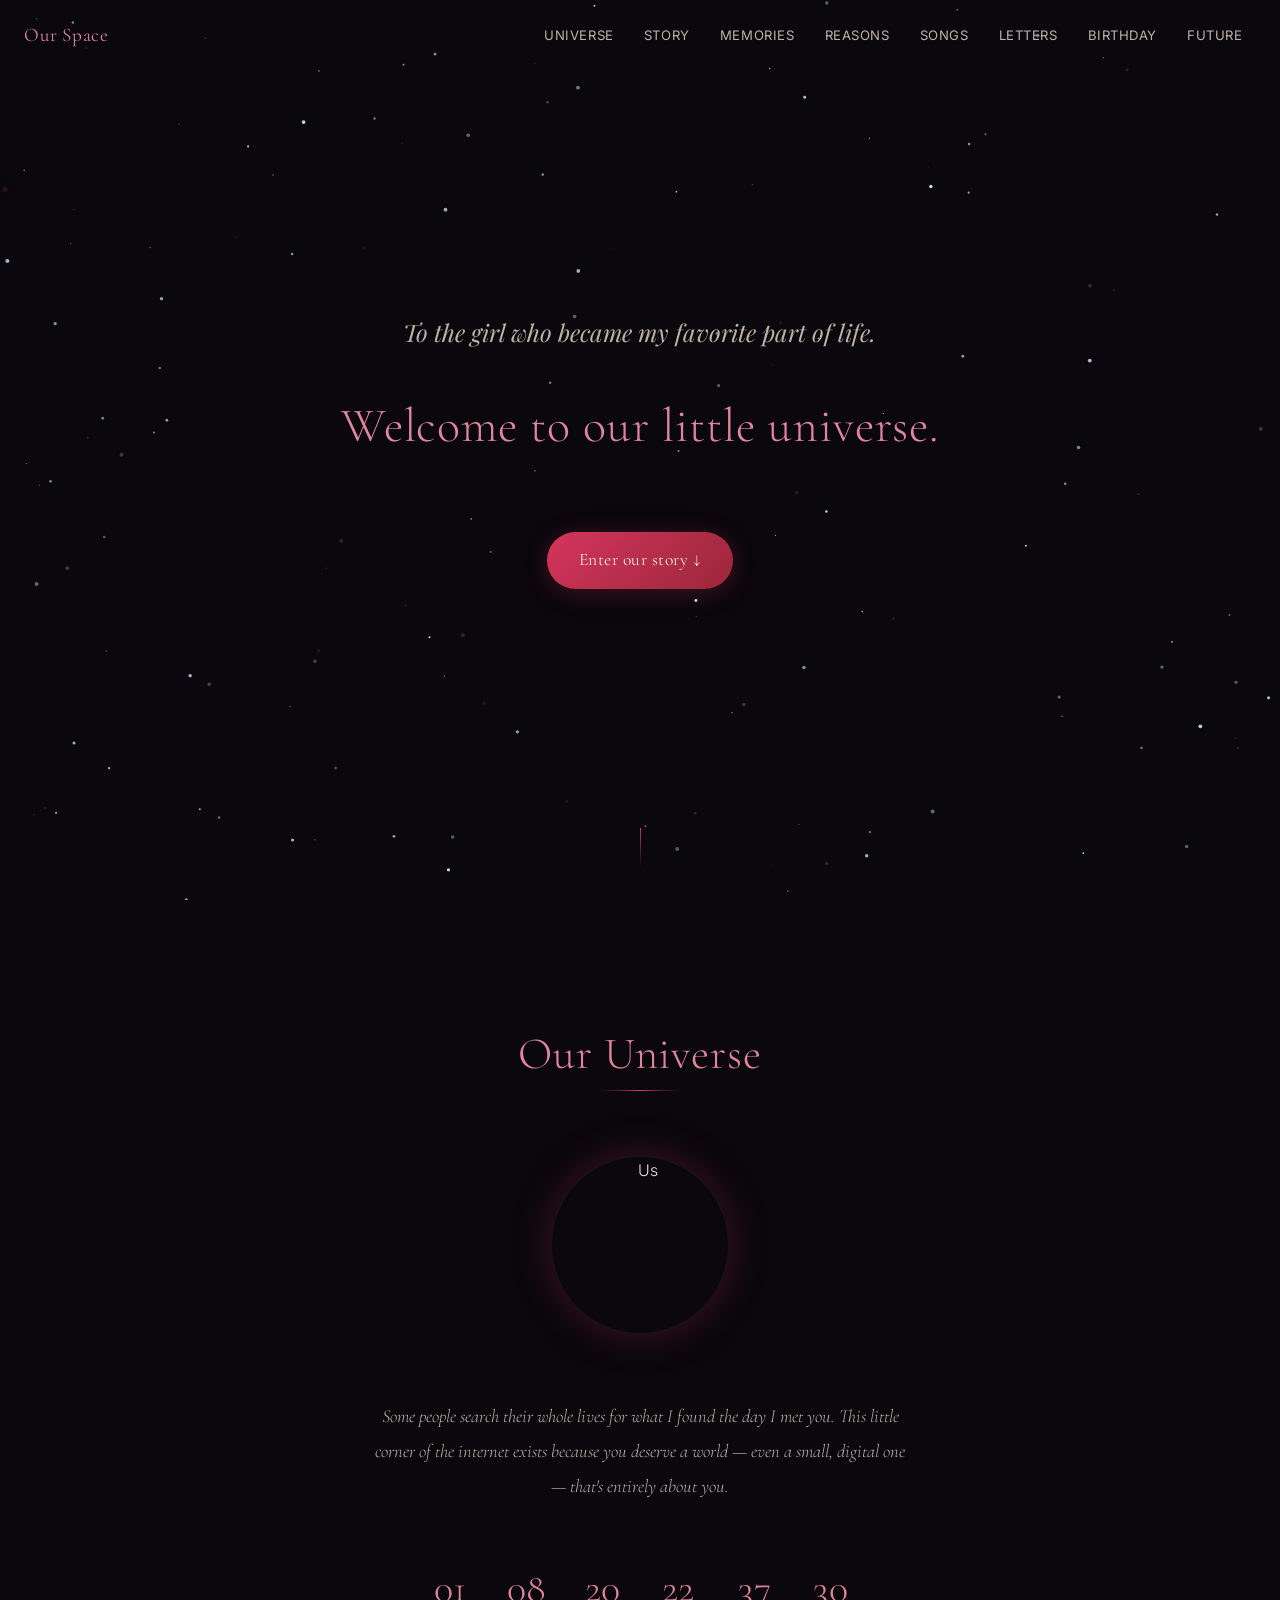
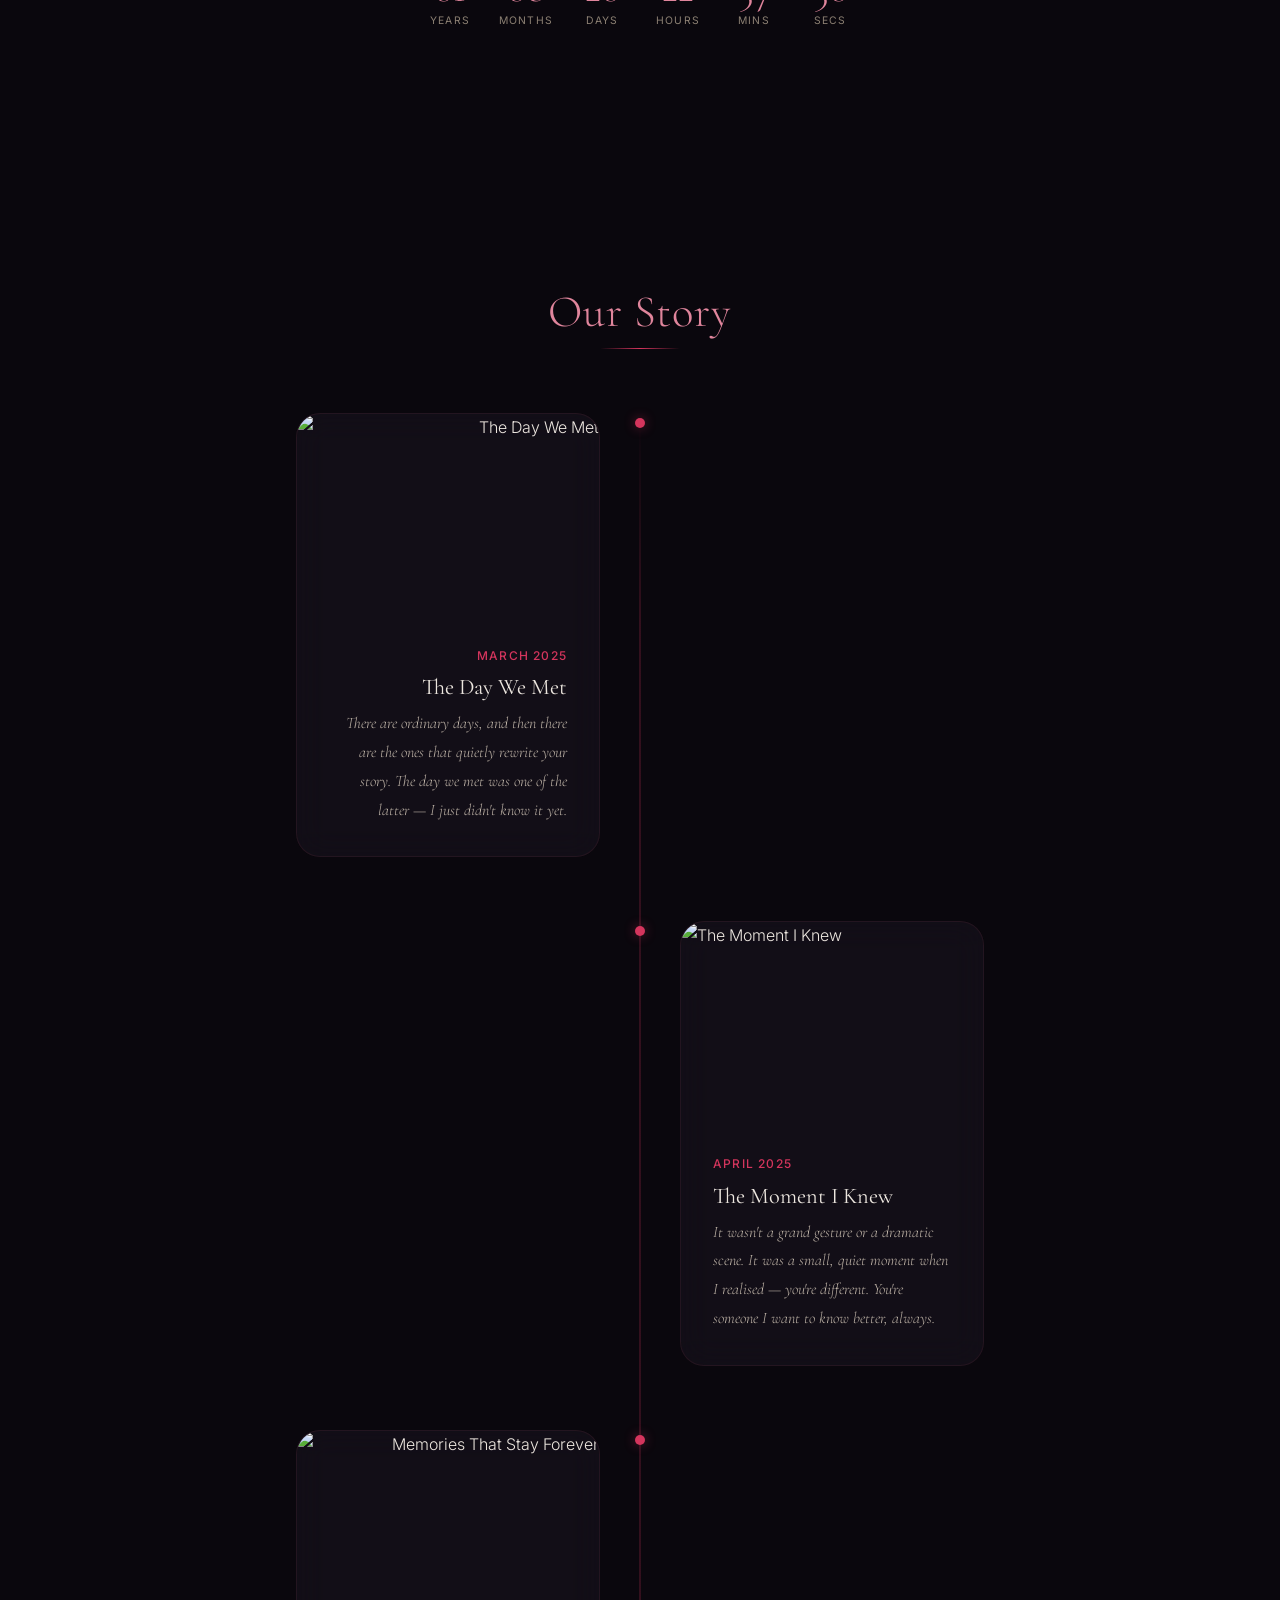
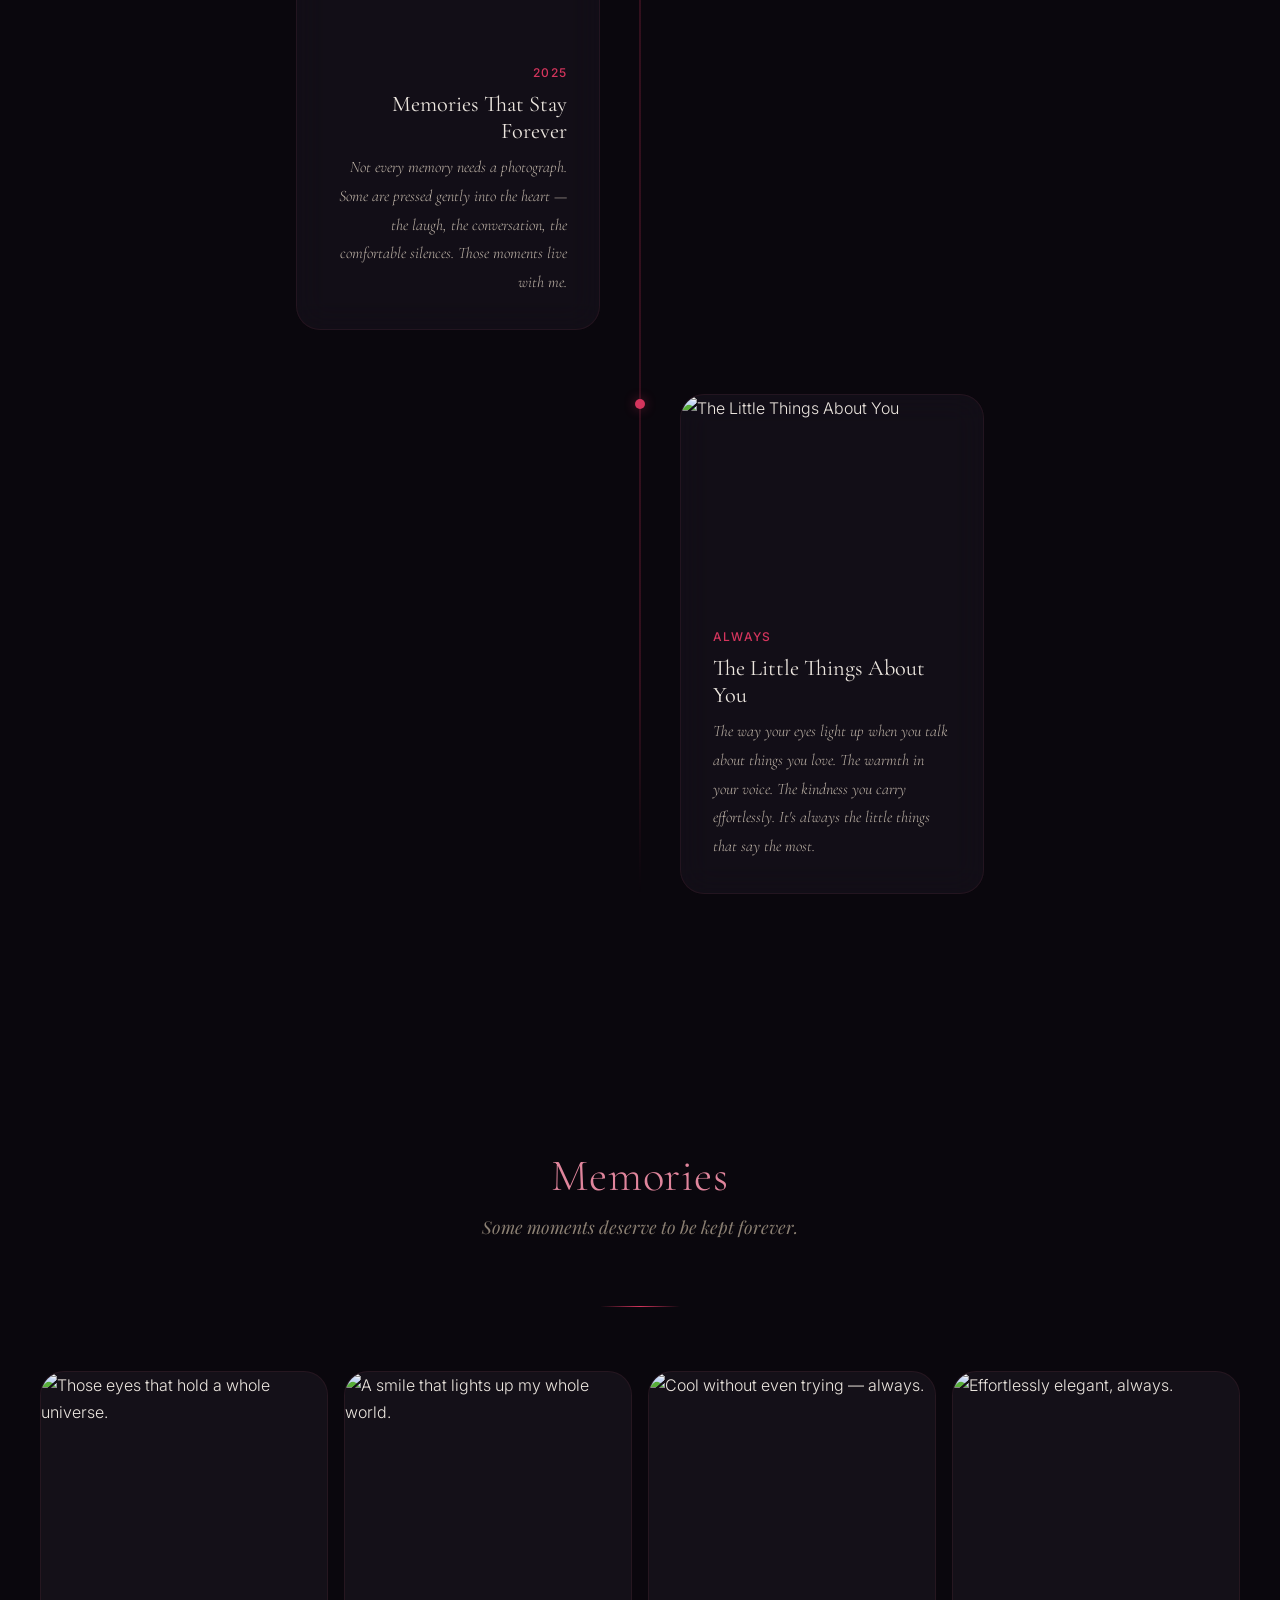
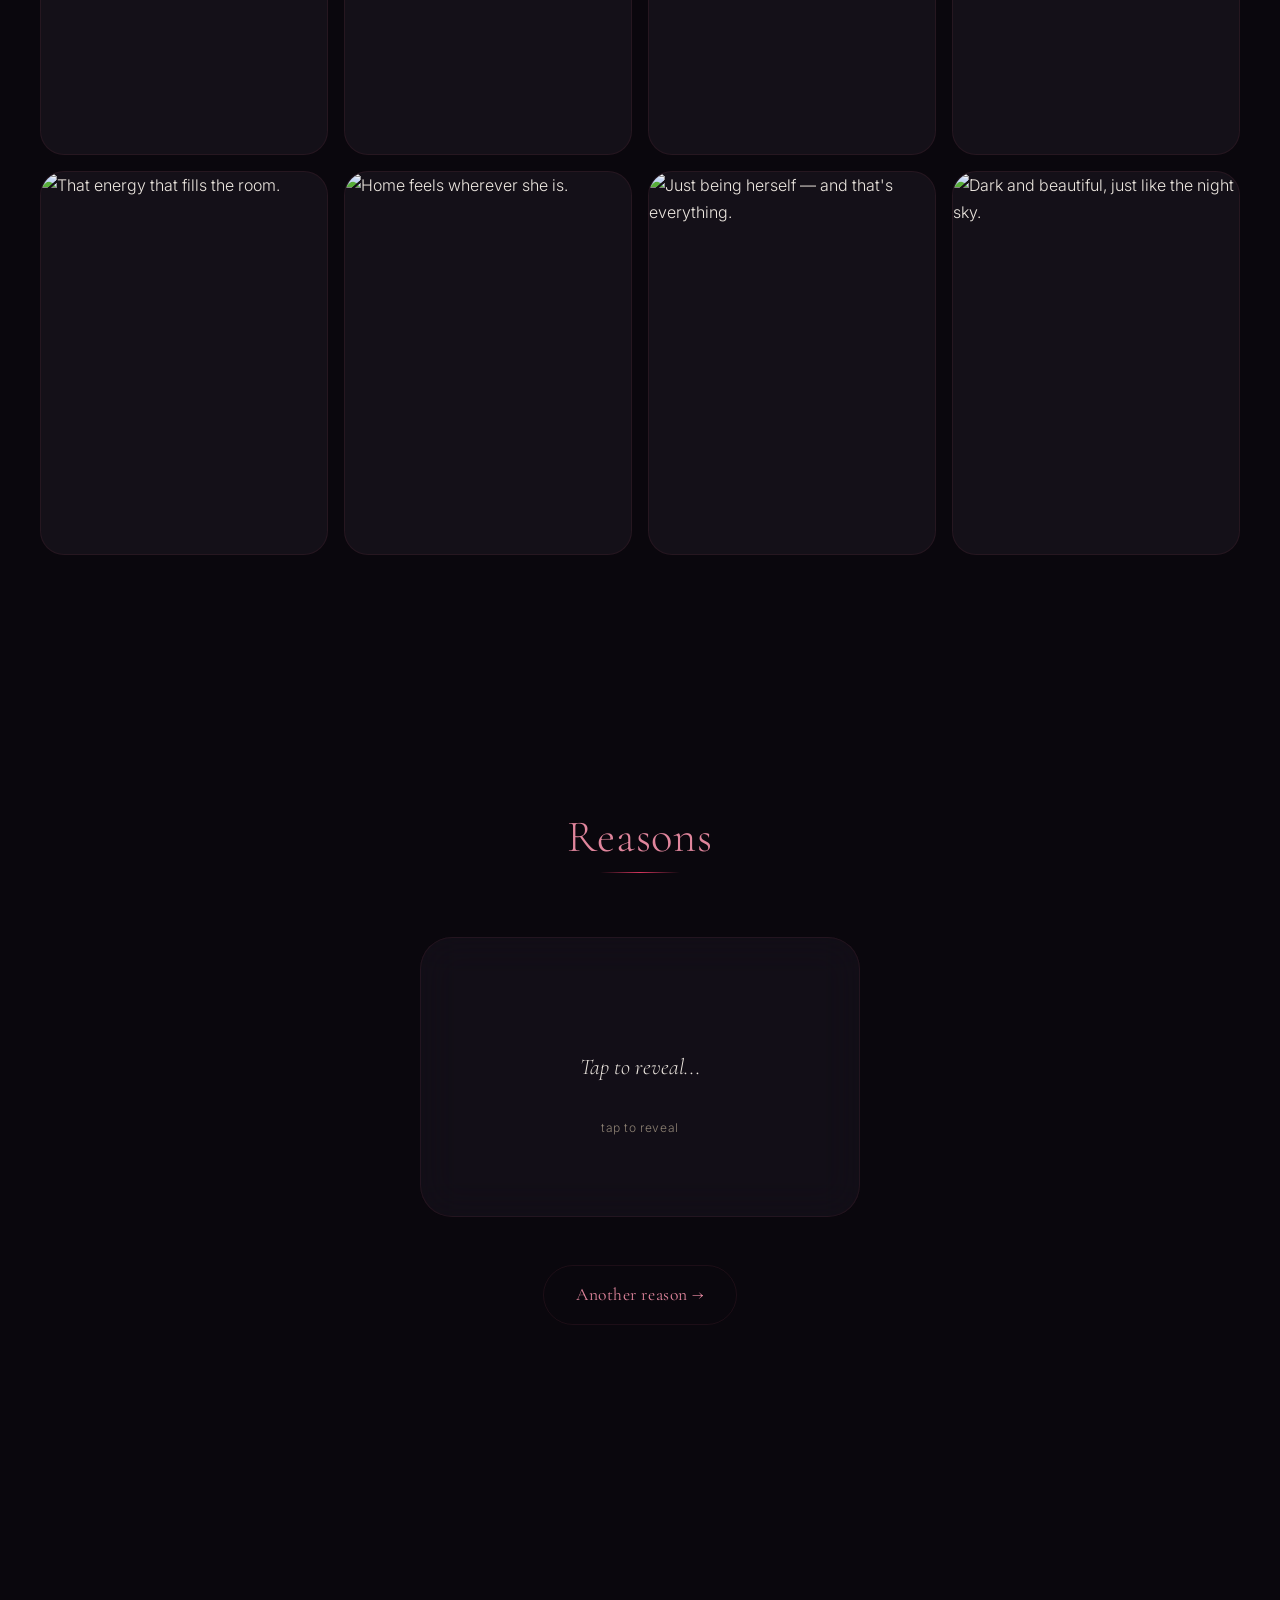
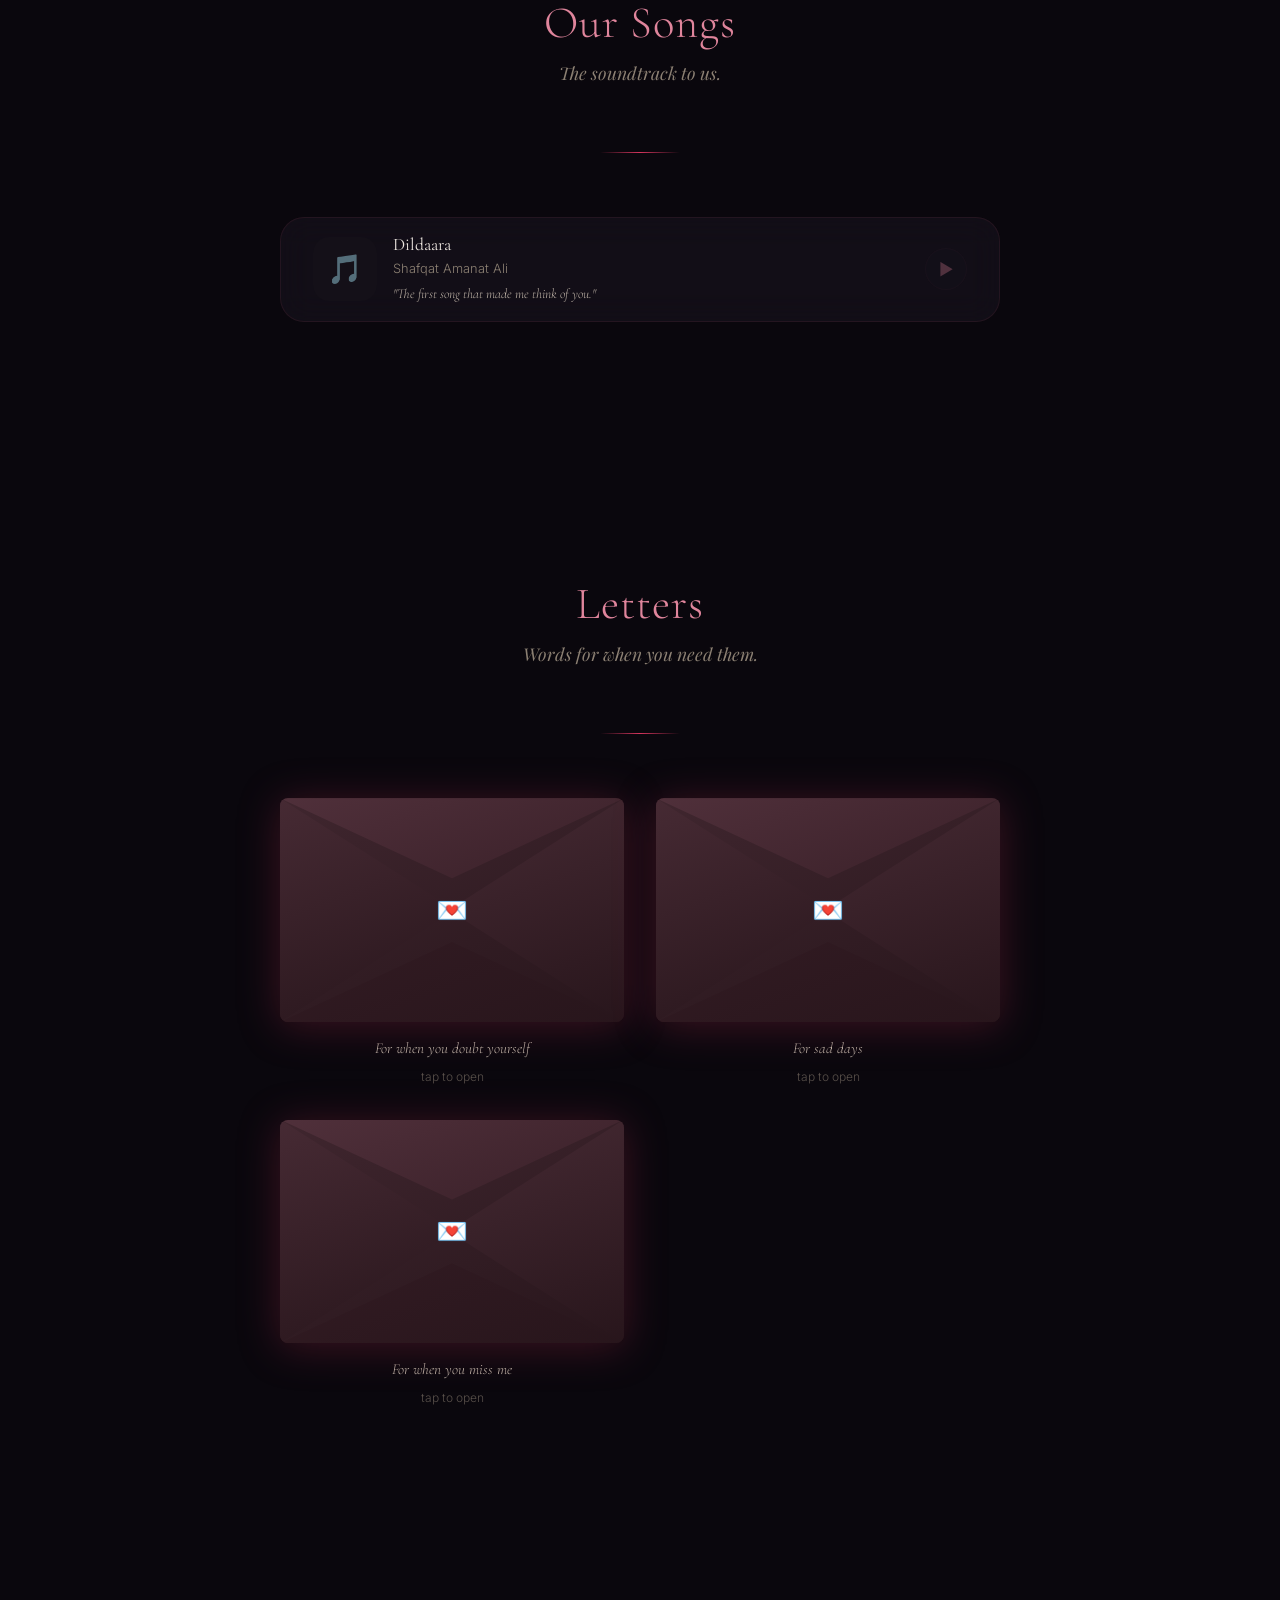
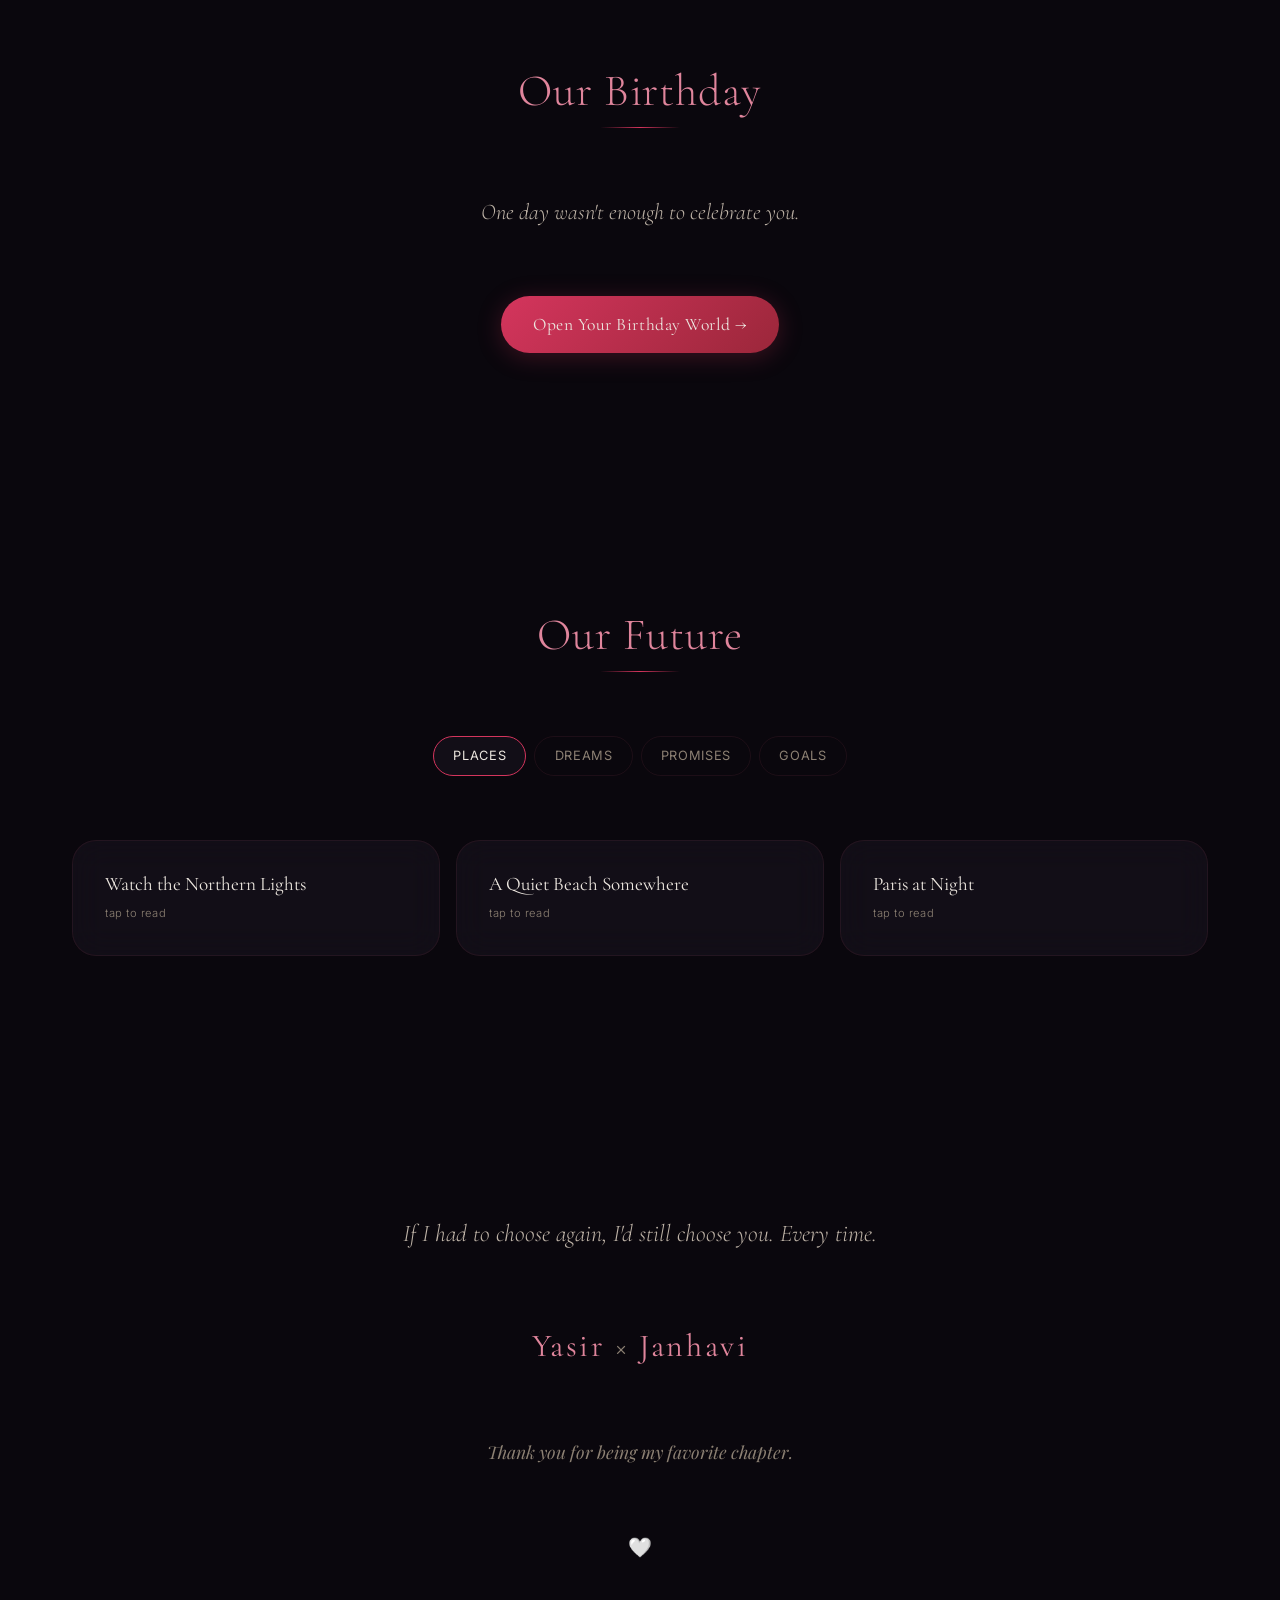
==== index.html @ fcf88b07 "feat: implement core site modules including future, reasons, and gallery components along with asset" ====
<!DOCTYPE html>
<html lang="en">
<head>
  <meta charset="UTF-8">
  <meta name="viewport" content="width=device-width, initial-scale=1.0">
  
  <!-- SEO & Meta -->
  <title>Our Little Universe</title>
  <meta name="description" content="A private corner of the internet, built with love.">
  <meta name="theme-color" content="#0a050d">
  
  <!-- CSS -->
  <link rel="stylesheet" href="src/css/main.css">
  <link rel="stylesheet" href="src/css/components/nav.css">
  <link rel="stylesheet" href="src/css/components/hero.css">
  <link rel="stylesheet" href="src/css/components/timeline.css">
  <link rel="stylesheet" href="src/css/components/gallery.css">
  <link rel="stylesheet" href="src/css/components/reasons.css">
  <link rel="stylesheet" href="src/css/components/songs.css">
  <link rel="stylesheet" href="src/css/components/letters.css">
  <link rel="stylesheet" href="src/css/components/future.css">
  <link rel="stylesheet" href="src/css/components/secrets.css">
</head>
<body>

  <!-- Background Particle Canvas -->
  <canvas id="particles-canvas"></canvas>

  <!-- Navigation -->
  <nav class="nav">
    <div class="nav__logo">Our Space</div>
    <ul class="nav__links">
      <li><a href="#universe" class="nav__link">Universe</a></li>
      <li><a href="#story" class="nav__link">Story</a></li>
      <li><a href="#memories" class="nav__link">Memories</a></li>
      <li><a href="#reasons" class="nav__link">Reasons</a></li>
      <li><a href="#songs" class="nav__link">Songs</a></li>
      <li><a href="#letters" class="nav__link">Letters</a></li>
      <li><a href="#birthday" class="nav__link">Birthday</a></li>
      <li><a href="#future" class="nav__link">Future</a></li>
    </ul>
    <button class="nav__hamburger" aria-label="Menu">
      <span></span><span></span><span></span>
    </button>
  </nav>

  <!-- Mobile Menu Overlay -->
  <div class="nav__mobile-overlay">
    <ul class="nav__mobile-links">
      <li><a href="#universe" class="nav__mobile-link">Our Universe</a></li>
      <li><a href="#story" class="nav__mobile-link">Our Story</a></li>
      <li><a href="#memories" class="nav__mobile-link">Memories</a></li>
      <li><a href="#reasons" class="nav__mobile-link">Reasons</a></li>
      <li><a href="#songs" class="nav__mobile-link">Songs</a></li>
      <li><a href="#letters" class="nav__mobile-link">Letters</a></li>
      <li><a href="#birthday" class="nav__mobile-link">Birthday</a></li>
      <li><a href="#future" class="nav__mobile-link">Our Future</a></li>
    </ul>
  </div>

  <!-- Hero Section -->
  <header class="hero">
    <div class="hero__content">
      <div id="heroLine1" class="hero__line1"></div>
      <div id="heroLine2" class="hero__line2"></div>
      <a href="#universe" id="heroCta" class="btn btn--primary hero__cta"></a>
    </div>
    <div class="hero__scroll-hint">
      <div class="hero__scroll-line"></div>
    </div>
  </header>

  <!-- Our Universe (Home / Counter) -->
  <section id="universe" class="section universe">
    <h2 class="section__title reveal reveal--scale">Our Universe</h2>
    <div class="section__divider reveal"></div>
    
    <div class="universe__photo-wrap reveal">
      <img id="universePhoto" src="" alt="Us" class="universe__photo" loading="lazy">
    </div>
    
    <p id="universeMessage" class="universe__message reveal"></p>
    
    <div class="counter reveal">
      <div class="counter__unit"><span id="countYears" class="counter__value">00</span><span class="counter__label">Years</span></div>
      <div class="counter__unit"><span id="countMonths" class="counter__value">00</span><span class="counter__label">Months</span></div>
      <div class="counter__unit"><span id="countDays" class="counter__value">00</span><span class="counter__label">Days</span></div>
      <div class="counter__unit"><span id="countHours" class="counter__value">00</span><span class="counter__label">Hours</span></div>
      <div class="counter__unit"><span id="countMins" class="counter__value">00</span><span class="counter__label">Mins</span></div>
      <div class="counter__unit"><span id="countSecs" class="counter__value">00</span><span class="counter__label">Secs</span></div>
    </div>
  </section>

  <!-- Our Story (Timeline) -->
  <section id="story" class="section">
    <h2 class="section__title reveal reveal--scale">Our Story</h2>
    <div class="section__divider reveal"></div>
    <div id="timelineContainer" class="timeline">
      <!-- Populated by JS -->
    </div>
  </section>

  <!-- Memories (Gallery) -->
  <section id="memories" class="section section--full">
    <h2 class="section__title reveal reveal--scale">Memories</h2>
    <div class="section__subtitle reveal">Some moments deserve to be kept forever.</div>
    <div class="section__divider reveal"></div>
    
    <div class="gallery">
      <div id="galleryGrid" class="gallery__grid">
        <!-- Populated by JS -->
      </div>
    </div>
  </section>

  <!-- Reasons I Love You -->
  <section id="reasons" class="section">
    <h2 class="section__title reveal reveal--scale">Reasons</h2>
    <div class="section__divider reveal"></div>
    
    <div class="reasons">
      <div id="reasonCard" class="reasons__card-wrapper reveal">
        <div class="reasons__card">
          <div id="reasonNum" class="reasons__number"></div>
          <div id="reasonText" class="reasons__text"></div>
          <div class="reasons__hint">tap to reveal</div>
        </div>
      </div>
      <button id="nextReasonBtn" class="btn btn--ghost reasons__next reveal">Another reason →</button>
      <div id="reasonCounter" class="reasons__counter reveal"></div>
    </div>
  </section>

  <!-- Our Songs -->
  <section id="songs" class="section">
    <h2 class="section__title reveal reveal--scale">Our Songs</h2>
    <div class="section__subtitle reveal">The soundtrack to us.</div>
    <div class="section__divider reveal"></div>
    
    <div id="songsContainer" class="songs">
      <!-- Populated by JS -->
    </div>
  </section>

  <!-- Letters -->
  <section id="letters" class="section">
    <h2 class="section__title reveal reveal--scale">Letters</h2>
    <div class="section__subtitle reveal">Words for when you need them.</div>
    <div class="section__divider reveal"></div>
    
    <div class="letters">
      <div id="lettersGrid" class="letters__grid">
        <!-- Populated by JS -->
      </div>
    </div>
  </section>

  <!-- Our Birthday -->
  <section id="birthday" class="section">
    <h2 class="section__title reveal reveal--scale">Our Birthday</h2>
    <div class="section__divider reveal"></div>
    
    <div class="birthday-intro">
      <p id="birthdayIntro" class="birthday-intro__text reveal"></p>
      <button id="birthdayCta" class="btn btn--primary reveal"></button>
    </div>
  </section>

  <!-- Our Future -->
  <section id="future" class="section">
    <h2 class="section__title reveal reveal--scale">Our Future</h2>
    <div class="section__divider reveal"></div>
    
    <div class="future">
      <div id="futureTabs" class="future__tabs reveal">
        <!-- Populated by JS -->
      </div>
      <div id="futureGrid" class="future__grid">
        <!-- Populated by JS -->
      </div>
    </div>
  </section>

  <!-- Final Closing -->
  <footer class="closing">
    <div id="closingLine1" class="closing__line1 reveal reveal--scale"></div>
    <div id="closingNames" class="closing__names reveal"></div>
    <div id="closingLine2" class="closing__line2 reveal"></div>
    <div id="footerHeart" class="closing__heart reveal">🤍</div>
  </footer>

  <!-- Lightbox Modal (Gallery) -->
  <div id="lightbox" class="lightbox">
    <button id="lightboxClose" class="lightbox__close" aria-label="Close lightbox">×</button>
    <div class="lightbox__container">
      <img id="lightboxImg" src="" alt="" class="lightbox__img">
      <div id="lightboxCaption" class="lightbox__caption"></div>
      <button id="lightboxPrev" class="lightbox__nav lightbox__nav--prev" aria-label="Previous image">‹</button>
      <button id="lightboxNext" class="lightbox__nav lightbox__nav--next" aria-label="Next image">›</button>
      <div id="lightboxCounter" class="lightbox__counter"></div>
    </div>
  </div>

  <!-- Letter Modal -->
  <div id="letterModal" class="letter-modal">
    <div class="letter-modal__content">
      <button id="letterClose" class="letter-modal__close" aria-label="Close letter">×</button>
      <div id="letterContent">
        <!-- Populated by JS -->
      </div>
    </div>
  </div>

  <!-- Secret Overlay (Konami / Clicks) -->
  <div id="secretOverlay" class="secret-overlay">
    <div id="secretText" class="secret-overlay__text"></div>
  </div>

  <!-- Secret Star Tooltip -->
  <div id="secretStarTooltip" class="secret-star-tooltip"></div>

  <!-- Main Entry Script (Module) -->
  <script type="module" src="src/js/main.js"></script>
</body>
</html>
---- src/css/main.css ----
/* ═══════════════════════════════════════════════════════════════
   OUR SPACE — DESIGN SYSTEM
   Core tokens, reset, utilities, and shared styles.
   ═══════════════════════════════════════════════════════════════ */

/* ── Google Fonts ────────────────────────────────────────────── */
@import url('https://fonts.googleapis.com/css2?family=Cormorant+Garamond:ital,wght@0,300;0,400;0,500;0,600;1,300;1,400;1,500&family=Inter:wght@300;400;500&family=Playfair+Display:ital,wght@1,400;1,500&display=swap');

/* ── Design Tokens ───────────────────────────────────────────── */
:root {
  /* Backgrounds */
  --bg-deep:        hsl(270, 30%, 4%);
  --bg-surface:     hsl(270, 20%, 8%);
  --bg-glass:       hsla(270, 20%, 14%, 0.35);
  --bg-glass-hover: hsla(270, 20%, 18%, 0.45);
  --bg-glass-border: hsla(345, 40%, 40%, 0.15);
  --bg-glass-border-hover: hsla(345, 40%, 50%, 0.25);

  /* Accents */
  --accent-rose:    hsl(345, 65%, 52%);
  --accent-crimson: hsl(350, 60%, 38%);
  --accent-warm:    hsl(15, 55%, 62%);
  --accent-gold:    hsl(38, 60%, 55%);
  --accent-violet:  hsl(280, 40%, 50%);

  /* Text */
  --text-primary:   hsl(30, 25%, 90%);
  --text-secondary: hsl(30, 15%, 70%);
  --text-muted:     hsl(30, 10%, 50%);
  --text-accent:    hsl(345, 60%, 70%);

  /* Glows */
  --glow-rose:      hsla(345, 65%, 52%, 0.25);
  --glow-rose-strong: hsla(345, 65%, 52%, 0.45);
  --glow-violet:    hsla(280, 40%, 50%, 0.2);
  --glow-warm:      hsla(15, 55%, 62%, 0.2);

  /* Typography */
  --font-serif:     'Cormorant Garamond', 'Georgia', serif;
  --font-sans:      'Inter', -apple-system, 'Segoe UI', sans-serif;
  --font-accent:    'Playfair Display', 'Georgia', serif;

  /* Spacing scale */
  --sp-xs: 0.25rem;
  --sp-sm: 0.5rem;
  --sp-md: 1rem;
  --sp-lg: 2rem;
  --sp-xl: 4rem;
  --sp-2xl: 6rem;
  --sp-3xl: 8rem;

  /* Transitions */
  --ease-out: cubic-bezier(0.16, 1, 0.3, 1);
  --ease-in-out: cubic-bezier(0.65, 0, 0.35, 1);
  --duration-fast: 0.2s;
  --duration-normal: 0.4s;
  --duration-slow: 0.8s;
  --duration-reveal: 1s;

  /* Borders */
  --radius-sm: 8px;
  --radius-md: 16px;
  --radius-lg: 24px;
  --radius-xl: 32px;
  --radius-full: 9999px;

  /* Layout */
  --max-width: 1200px;
  --max-width-narrow: 720px;
  --max-width-text: 600px;

  /* Z-index scale */
  --z-bg: 0;
  --z-content: 1;
  --z-overlay: 10;
  --z-nav: 50;
  --z-modal: 100;
  --z-toast: 200;
}

/* ── Reset ───────────────────────────────────────────────────── */
*, *::before, *::after {
  box-sizing: border-box;
  margin: 0;
  padding: 0;
}

html {
  scroll-behavior: smooth;
  -webkit-text-size-adjust: 100%;
  text-size-adjust: 100%;
}

body {
  font-family: var(--font-sans);
  font-weight: 300;
  background: var(--bg-deep);
  color: var(--text-primary);
  overflow-x: hidden;
  line-height: 1.7;
  -webkit-font-smoothing: antialiased;
  -moz-osx-font-smoothing: grayscale;
}

img, video {
  max-width: 100%;
  height: auto;
  display: block;
}

button {
  font: inherit;
  cursor: pointer;
  border: none;
  background: none;
  color: inherit;
}

a {
  color: inherit;
  text-decoration: none;
}

/* ── Accessibility ───────────────────────────────────────────── */
:focus-visible {
  outline: 2px solid var(--accent-rose);
  outline-offset: 3px;
  border-radius: var(--radius-sm);
}

/* Screen reader only */
.sr-only {
  position: absolute;
  width: 1px;
  height: 1px;
  padding: 0;
  margin: -1px;
  overflow: hidden;
  clip: rect(0, 0, 0, 0);
  white-space: nowrap;
  border: 0;
}

/* ── Reduced Motion ──────────────────────────────────────────── */
@media (prefers-reduced-motion: reduce) {
  *, *::before, *::after {
    animation-duration: 0.01ms !important;
    animation-iteration-count: 1 !important;
    transition-duration: 0.01ms !important;
    scroll-behavior: auto !important;
  }
}

/* ── Typography ──────────────────────────────────────────────── */
h1, h2, h3, h4 {
  font-family: var(--font-serif);
  font-weight: 400;
  line-height: 1.2;
  color: var(--text-primary);
}

h1 { font-size: clamp(2rem, 5vw, 3.5rem); }
h2 { font-size: clamp(1.6rem, 4vw, 2.5rem); }
h3 { font-size: clamp(1.2rem, 3vw, 1.6rem); }

/* ── Particle Canvas (background layer) ──────────────────────── */
#particles-canvas {
  position: fixed;
  top: 0;
  left: 0;
  width: 100%;
  height: 100%;
  z-index: var(--z-bg);
  pointer-events: none;
}

/* ── Section Base ────────────────────────────────────────────── */
.section {
  position: relative;
  z-index: var(--z-content);
  width: 100%;
  max-width: var(--max-width);
  margin: 0 auto;
  padding: var(--sp-3xl) var(--sp-lg);
}

.section--narrow {
  max-width: var(--max-width-narrow);
}

.section--full {
  max-width: 100%;
}

.section__title {
  font-family: var(--font-serif);
  font-size: clamp(1.8rem, 5vw, 2.8rem);
  font-weight: 300;
  color: var(--text-accent);
  text-align: center;
  margin-bottom: var(--sp-sm);
  letter-spacing: 0.02em;
}

.section__subtitle {
  font-family: var(--font-accent);
  font-style: italic;
  font-size: clamp(0.9rem, 2.5vw, 1.1rem);
  color: var(--text-muted);
  text-align: center;
  margin-bottom: var(--sp-xl);
}

.section__divider {
  width: 80px;
  height: 1px;
  background: linear-gradient(90deg, transparent, var(--accent-rose), transparent);
  margin: 0 auto var(--sp-xl);
  opacity: 0.6;
}

/* ── Glass Card ──────────────────────────────────────────────── */
.glass-card {
  background: var(--bg-glass);
  backdrop-filter: blur(20px);
  -webkit-backdrop-filter: blur(20px);
  border: 1px solid var(--bg-glass-border);
  border-radius: var(--radius-lg);
  padding: var(--sp-lg);
  transition: border-color var(--duration-normal) var(--ease-out),
              box-shadow var(--duration-normal) var(--ease-out),
              transform var(--duration-normal) var(--ease-out);
}

.glass-card:hover {
  border-color: var(--bg-glass-border-hover);
  box-shadow: 0 8px 40px var(--glow-rose);
}

/* ── Scroll Reveal ───────────────────────────────────────────── */
.reveal {
  opacity: 0;
  transform: translateY(30px);
  transition: opacity var(--duration-reveal) var(--ease-out),
              transform var(--duration-reveal) var(--ease-out);
}

.reveal--left {
  transform: translateX(-30px);
}

.reveal--right {
  transform: translateX(30px);
}

.reveal--scale {
  transform: scale(0.95);
}

.reveal.is-visible {
  opacity: 1;
  transform: translateY(0) translateX(0) scale(1);
}

/* ── Buttons ─────────────────────────────────────────────────── */
.btn {
  display: inline-flex;
  align-items: center;
  gap: var(--sp-sm);
  padding: 0.85rem 2rem;
  border-radius: var(--radius-full);
  font-family: var(--font-serif);
  font-size: 1.1rem;
  font-weight: 400;
  letter-spacing: 0.03em;
  transition: transform var(--duration-fast) var(--ease-out),
              box-shadow var(--duration-normal) var(--ease-out);
}

.btn--primary {
  background: linear-gradient(135deg, var(--accent-rose) 0%, var(--accent-crimson) 100%);
  color: var(--text-primary);
  box-shadow: 0 4px 24px var(--glow-rose);
}

.btn--primary:hover {
  transform: scale(1.04);
  box-shadow: 0 6px 36px var(--glow-rose-strong);
}

.btn--ghost {
  background: transparent;
  border: 1px solid var(--bg-glass-border);
  color: var(--text-accent);
}

.btn--ghost:hover {
  background: var(--bg-glass);
  border-color: var(--bg-glass-border-hover);
}

/* ── Scrollbar ───────────────────────────────────────────────── */
::-webkit-scrollbar {
  width: 6px;
}

::-webkit-scrollbar-track {
  background: var(--bg-deep);
}

::-webkit-scrollbar-thumb {
  background: var(--accent-crimson);
  border-radius: var(--radius-full);
}

::-webkit-scrollbar-thumb:hover {
  background: var(--accent-rose);
}

/* ── Selection ───────────────────────────────────────────────── */
::selection {
  background: hsla(345, 65%, 52%, 0.3);
  color: var(--text-primary);
}
---- src/css/components/nav.css ----
/* ═══════════════════════════════════════════════════════════════
   NAVIGATION
   ═══════════════════════════════════════════════════════════════ */

.nav {
  position: fixed;
  top: 0;
  left: 0;
  right: 0;
  z-index: var(--z-nav);
  padding: 1rem 1.5rem;
  display: flex;
  align-items: center;
  justify-content: space-between;
  transition: background var(--duration-normal) var(--ease-out),
              backdrop-filter var(--duration-normal) var(--ease-out),
              box-shadow var(--duration-normal) var(--ease-out);
}

.nav.is-scrolled {
  background: hsla(270, 30%, 6%, 0.85);
  backdrop-filter: blur(20px);
  -webkit-backdrop-filter: blur(20px);
  box-shadow: 0 1px 0 var(--bg-glass-border);
}

.nav__logo {
  font-family: var(--font-serif);
  font-size: 1.2rem;
  font-weight: 400;
  color: var(--text-accent);
  letter-spacing: 0.04em;
  white-space: nowrap;
}

.nav__links {
  display: flex;
  align-items: center;
  gap: 0.2rem;
  list-style: none;
}

.nav__link {
  display: block;
  padding: 0.5rem 0.85rem;
  font-family: var(--font-sans);
  font-size: 0.82rem;
  font-weight: 400;
  color: var(--text-secondary);
  letter-spacing: 0.04em;
  text-transform: uppercase;
  border-radius: var(--radius-sm);
  transition: color var(--duration-fast), background var(--duration-fast);
  white-space: nowrap;
}

.nav__link:hover,
.nav__link.is-active {
  color: var(--text-accent);
  background: hsla(345, 40%, 40%, 0.1);
}

/* ── Hamburger ───────────────────────────────────────────────── */
.nav__hamburger {
  display: none;
  flex-direction: column;
  gap: 5px;
  width: 28px;
  padding: 4px 0;
  background: none;
  border: none;
  cursor: pointer;
  z-index: calc(var(--z-nav) + 2);
}

.nav__hamburger span {
  display: block;
  width: 100%;
  height: 2px;
  background: var(--text-accent);
  border-radius: 2px;
  transition: transform var(--duration-normal) var(--ease-out),
              opacity var(--duration-fast);
  transform-origin: center;
}

.nav__hamburger.is-open span:nth-child(1) {
  transform: translateY(7px) rotate(45deg);
}

.nav__hamburger.is-open span:nth-child(2) {
  opacity: 0;
}

.nav__hamburger.is-open span:nth-child(3) {
  transform: translateY(-7px) rotate(-45deg);
}

/* ── Mobile Menu ─────────────────────────────────────────────── */
.nav__mobile-overlay {
  display: none;
}

@media (max-width: 768px) {
  .nav__links {
    display: none;
  }

  .nav__hamburger {
    display: flex;
  }

  .nav__mobile-overlay {
    display: block;
    position: fixed;
    inset: 0;
    z-index: calc(var(--z-nav) + 1);
    background: hsla(270, 30%, 4%, 0.95);
    backdrop-filter: blur(30px);
    -webkit-backdrop-filter: blur(30px);
    opacity: 0;
    visibility: hidden;
    transition: opacity var(--duration-slow) var(--ease-out),
                visibility var(--duration-slow);
  }

  .nav__mobile-overlay.is-open {
    opacity: 1;
    visibility: visible;
  }

  .nav__mobile-links {
    list-style: none;
    display: flex;
    flex-direction: column;
    align-items: center;
    justify-content: center;
    height: 100%;
    gap: 0.5rem;
  }

  .nav__mobile-link {
    display: block;
    padding: 0.8rem 2rem;
    font-family: var(--font-serif);
    font-size: 1.4rem;
    color: var(--text-secondary);
    letter-spacing: 0.05em;
    transform: translateY(20px);
    opacity: 0;
    transition: transform var(--duration-slow) var(--ease-out),
                opacity var(--duration-slow) var(--ease-out),
                color var(--duration-fast);
  }

  .nav__mobile-overlay.is-open .nav__mobile-link {
    transform: translateY(0);
    opacity: 1;
  }

  /* Stagger animation */
  .nav__mobile-link:nth-child(1) { transition-delay: 0.05s; }
  .nav__mobile-link:nth-child(2) { transition-delay: 0.1s; }
  .nav__mobile-link:nth-child(3) { transition-delay: 0.15s; }
  .nav__mobile-link:nth-child(4) { transition-delay: 0.2s; }
  .nav__mobile-link:nth-child(5) { transition-delay: 0.25s; }
  .nav__mobile-link:nth-child(6) { transition-delay: 0.3s; }
  .nav__mobile-link:nth-child(7) { transition-delay: 0.35s; }
  .nav__mobile-link:nth-child(8) { transition-delay: 0.4s; }

  .nav__mobile-link:hover {
    color: var(--text-accent);
  }
}
---- src/css/components/hero.css ----
/* ═══════════════════════════════════════════════════════════════
   HERO SECTION
   ═══════════════════════════════════════════════════════════════ */

.hero {
  position: relative;
  z-index: var(--z-content);
  min-height: 100vh;
  min-height: 100dvh;
  display: flex;
  flex-direction: column;
  align-items: center;
  justify-content: center;
  text-align: center;
  padding: var(--sp-xl) var(--sp-lg);
}

.hero__content {
  max-width: 600px;
}

.hero__line1 {
  font-family: var(--font-accent);
  font-style: italic;
  font-size: clamp(1.1rem, 3vw, 1.5rem);
  color: var(--text-secondary);
  line-height: 1.8;
  opacity: 0;
  transform: translateY(20px);
  animation: heroFadeIn 1.2s 0.3s var(--ease-out) forwards;
}

.hero__line2 {
  margin-top: var(--sp-lg);
  font-family: var(--font-serif);
  font-size: clamp(1.8rem, 5vw, 3rem);
  font-weight: 300;
  color: var(--text-accent);
  letter-spacing: 0.02em;
  opacity: 0;
  transform: translateY(20px);
  animation: heroFadeIn 1.4s 1s var(--ease-out) forwards;
}

.hero__cta {
  margin-top: var(--sp-xl);
  opacity: 0;
  transform: translateY(20px);
  animation: heroFadeIn 1.2s 1.8s var(--ease-out) forwards;
}

@keyframes heroFadeIn {
  to {
    opacity: 1;
    transform: translateY(0);
  }
}

/* Scroll indicator */
.hero__scroll-hint {
  position: absolute;
  bottom: 2rem;
  left: 50%;
  transform: translateX(-50%);
  display: flex;
  flex-direction: column;
  align-items: center;
  gap: 0.5rem;
  opacity: 0;
  animation: heroFadeIn 1s 2.5s var(--ease-out) forwards;
}

.hero__scroll-line {
  width: 1px;
  height: 40px;
  background: linear-gradient(180deg, var(--accent-rose), transparent);
  animation: scrollPulse 2s var(--ease-in-out) infinite;
}

@keyframes scrollPulse {
  0%, 100% { opacity: 0.3; transform: scaleY(0.6); }
  50% { opacity: 0.8; transform: scaleY(1); }
}

@media (prefers-reduced-motion: reduce) {
  .hero__line1, .hero__line2, .hero__cta, .hero__scroll-hint {
    opacity: 1;
    transform: none;
    animation: none;
  }
}
---- src/css/components/timeline.css ----
/* ═══════════════════════════════════════════════════════════════
   TIMELINE (Our Story)
   ═══════════════════════════════════════════════════════════════ */

.timeline {
  position: relative;
  max-width: var(--max-width-narrow);
  margin: 0 auto;
  padding: 0 var(--sp-md);
}

/* Vertical line */
.timeline::before {
  content: '';
  position: absolute;
  left: 24px;
  top: 0;
  bottom: 0;
  width: 1px;
  background: linear-gradient(
    180deg,
    transparent 0%,
    var(--accent-rose) 10%,
    var(--accent-rose) 90%,
    transparent 100%
  );
  opacity: 0.4;
}

.timeline__entry {
  position: relative;
  display: grid;
  grid-template-columns: 48px 1fr;
  gap: var(--sp-md);
  padding-bottom: var(--sp-xl);
}

.timeline__entry:last-child {
  padding-bottom: 0;
}

/* Dot */
.timeline__dot {
  position: relative;
  width: 48px;
  display: flex;
  justify-content: center;
  padding-top: 0.3rem;
}

.timeline__dot::before {
  content: '';
  width: 10px;
  height: 10px;
  border-radius: 50%;
  background: var(--accent-rose);
  box-shadow: 0 0 12px var(--glow-rose-strong);
  flex-shrink: 0;
}

.timeline__card {
  background: var(--bg-glass);
  backdrop-filter: blur(16px);
  -webkit-backdrop-filter: blur(16px);
  border: 1px solid var(--bg-glass-border);
  border-radius: var(--radius-lg);
  overflow: hidden;
  transition: border-color var(--duration-normal) var(--ease-out),
              box-shadow var(--duration-normal) var(--ease-out);
}

.timeline__card:hover {
  border-color: var(--bg-glass-border-hover);
  box-shadow: 0 8px 40px var(--glow-rose);
}

.timeline__image {
  width: 100%;
  height: 200px;
  object-fit: cover;
  display: block;
}

.timeline__body {
  padding: var(--sp-lg);
}

.timeline__date {
  font-family: var(--font-sans);
  font-size: 0.75rem;
  font-weight: 500;
  letter-spacing: 0.1em;
  text-transform: uppercase;
  color: var(--accent-rose);
  margin-bottom: var(--sp-sm);
}

.timeline__title {
  font-family: var(--font-serif);
  font-size: 1.4rem;
  font-weight: 400;
  color: var(--text-primary);
  margin-bottom: var(--sp-sm);
}

.timeline__desc {
  font-family: var(--font-serif);
  font-style: italic;
  font-size: 1rem;
  color: var(--text-secondary);
  line-height: 1.8;
}

.timeline__meta {
  margin-top: var(--sp-md);
  display: flex;
  gap: var(--sp-md);
  font-size: 0.8rem;
  color: var(--text-muted);
}

.timeline__meta span {
  display: flex;
  align-items: center;
  gap: 0.3rem;
}

/* Desktop: alternate sides */
@media (min-width: 769px) {
  .timeline::before {
    left: 50%;
    transform: translateX(-50%);
  }

  .timeline__entry {
    grid-template-columns: 1fr 48px 1fr;
  }

  .timeline__dot {
    order: 2;
  }

  .timeline__card {
    order: 1;
  }

  .timeline__entry:nth-child(even) .timeline__card {
    order: 3;
  }

  .timeline__entry:nth-child(odd) .timeline__card {
    text-align: right;
  }

  /* Empty spacer on opposite side */
  .timeline__entry::after {
    content: '';
    order: 3;
  }

  .timeline__entry:nth-child(even)::after {
    order: 1;
  }
}

@media (max-width: 480px) {
  .timeline__image {
    height: 160px;
  }
}
---- src/css/components/gallery.css ----
/* ═══════════════════════════════════════════════════════════════
   GALLERY (Memories) + LIGHTBOX
   ═══════════════════════════════════════════════════════════════ */

.gallery {
  max-width: var(--max-width);
  margin: 0 auto;
}

.gallery__grid {
  display: grid;
  grid-template-columns: repeat(auto-fill, minmax(260px, 1fr));
  gap: var(--sp-md);
}

.gallery__item {
  position: relative;
  border-radius: var(--radius-lg);
  overflow: hidden;
  cursor: pointer;
  aspect-ratio: 3 / 4;
  background: var(--bg-surface);
  border: 1px solid var(--bg-glass-border);
  transition: transform var(--duration-normal) var(--ease-out),
              box-shadow var(--duration-normal) var(--ease-out);
}

.gallery__item:hover {
  transform: scale(1.02);
  box-shadow: 0 12px 48px var(--glow-rose);
}

.gallery__img {
  width: 100%;
  height: 100%;
  object-fit: cover;
  transition: transform var(--duration-slow) var(--ease-out);
}

.gallery__item:hover .gallery__img {
  transform: scale(1.06);
}

.gallery__caption {
  position: absolute;
  bottom: 0;
  left: 0;
  right: 0;
  padding: 2.5rem 1rem 1rem;
  background: linear-gradient(0deg, hsla(270, 30%, 4%, 0.9) 0%, transparent 100%);
  font-family: var(--font-serif);
  font-style: italic;
  font-size: 0.9rem;
  color: var(--text-secondary);
  text-align: center;
  transform: translateY(100%);
  transition: transform var(--duration-normal) var(--ease-out);
}

.gallery__item:hover .gallery__caption {
  transform: translateY(0);
}

.gallery__date {
  display: block;
  margin-top: 0.3rem;
  font-family: var(--font-sans);
  font-style: normal;
  font-size: 0.7rem;
  color: var(--text-muted);
  letter-spacing: 0.05em;
  text-transform: uppercase;
}

/* ── Lightbox ────────────────────────────────────────────────── */
.lightbox {
  position: fixed;
  inset: 0;
  z-index: var(--z-modal);
  background: hsla(270, 30%, 3%, 0.95);
  backdrop-filter: blur(30px);
  -webkit-backdrop-filter: blur(30px);
  display: flex;
  align-items: center;
  justify-content: center;
  opacity: 0;
  visibility: hidden;
  transition: opacity var(--duration-normal) var(--ease-out),
              visibility var(--duration-normal);
}

.lightbox.is-open {
  opacity: 1;
  visibility: visible;
}

.lightbox__container {
  position: relative;
  max-width: 90vw;
  max-height: 85vh;
  display: flex;
  flex-direction: column;
  align-items: center;
}

.lightbox__img {
  max-width: 90vw;
  max-height: 75vh;
  object-fit: contain;
  border-radius: var(--radius-md);
  box-shadow: 0 20px 80px hsla(0, 0%, 0%, 0.5);
  transform: scale(0.9);
  transition: transform var(--duration-normal) var(--ease-out);
}

.lightbox.is-open .lightbox__img {
  transform: scale(1);
}

.lightbox__caption {
  margin-top: var(--sp-md);
  font-family: var(--font-serif);
  font-style: italic;
  font-size: 1rem;
  color: var(--text-secondary);
  text-align: center;
  max-width: 500px;
}

.lightbox__close {
  position: absolute;
  top: -40px;
  right: 0;
  width: 36px;
  height: 36px;
  display: flex;
  align-items: center;
  justify-content: center;
  font-size: 1.5rem;
  color: var(--text-muted);
  background: var(--bg-glass);
  border-radius: 50%;
  border: 1px solid var(--bg-glass-border);
  transition: color var(--duration-fast), border-color var(--duration-fast);
}

.lightbox__close:hover {
  color: var(--text-accent);
  border-color: var(--bg-glass-border-hover);
}

.lightbox__nav {
  position: absolute;
  top: 50%;
  transform: translateY(-50%);
  width: 44px;
  height: 44px;
  display: flex;
  align-items: center;
  justify-content: center;
  font-size: 1.2rem;
  color: var(--text-muted);
  background: var(--bg-glass);
  border-radius: 50%;
  border: 1px solid var(--bg-glass-border);
  transition: color var(--duration-fast), border-color var(--duration-fast), background var(--duration-fast);
}

.lightbox__nav:hover {
  color: var(--text-primary);
  background: var(--bg-glass-hover);
  border-color: var(--bg-glass-border-hover);
}

.lightbox__nav--prev {
  left: -60px;
}

.lightbox__nav--next {
  right: -60px;
}

/* Counter */
.lightbox__counter {
  position: absolute;
  bottom: -30px;
  left: 50%;
  transform: translateX(-50%);
  font-size: 0.75rem;
  color: var(--text-muted);
  letter-spacing: 0.1em;
}

/* Mobile adjustments */
@media (max-width: 768px) {
  .gallery__grid {
    grid-template-columns: repeat(2, 1fr);
    gap: var(--sp-sm);
  }

  .gallery__caption {
    transform: translateY(0);
    padding: 1.5rem 0.8rem 0.8rem;
    font-size: 0.8rem;
  }

  .lightbox__nav--prev { left: 8px; }
  .lightbox__nav--next { right: 8px; }
  .lightbox__close { top: 8px; right: 8px; }

  .lightbox__container {
    max-width: 95vw;
  }
}

@media (max-width: 375px) {
  .gallery__grid {
    grid-template-columns: 1fr;
  }
}
---- src/css/components/reasons.css ----
/* ═══════════════════════════════════════════════════════════════
   REASONS I LOVE YOU
   ═══════════════════════════════════════════════════════════════ */

.reasons {
  max-width: var(--max-width-text);
  margin: 0 auto;
  display: flex;
  flex-direction: column;
  align-items: center;
}

.reasons__card-wrapper {
  width: 100%;
  max-width: 440px;
  min-height: 280px;
  perspective: 800px;
  margin-bottom: var(--sp-lg);
}

.reasons__card {
  width: 100%;
  min-height: 280px;
  background: var(--bg-glass);
  backdrop-filter: blur(20px);
  -webkit-backdrop-filter: blur(20px);
  border: 1px solid var(--bg-glass-border);
  border-radius: var(--radius-xl);
  padding: var(--sp-xl) var(--sp-lg);
  display: flex;
  flex-direction: column;
  align-items: center;
  justify-content: center;
  text-align: center;
  cursor: pointer;
  transition: transform var(--duration-normal) var(--ease-out),
              border-color var(--duration-normal) var(--ease-out),
              box-shadow var(--duration-normal) var(--ease-out);
  user-select: none;
}

.reasons__card:hover {
  transform: translateY(-4px);
  border-color: var(--bg-glass-border-hover);
  box-shadow: 0 12px 48px var(--glow-rose);
}

.reasons__number {
  font-family: var(--font-sans);
  font-size: 0.7rem;
  font-weight: 500;
  letter-spacing: 0.15em;
  text-transform: uppercase;
  color: var(--accent-rose);
  margin-bottom: var(--sp-lg);
}

.reasons__text {
  font-family: var(--font-serif);
  font-style: italic;
  font-size: clamp(1.1rem, 3.5vw, 1.4rem);
  color: var(--text-primary);
  line-height: 1.7;
  opacity: 0;
  transform: translateY(10px);
  transition: opacity var(--duration-slow) var(--ease-out),
              transform var(--duration-slow) var(--ease-out);
}

.reasons__text.is-revealed {
  opacity: 1;
  transform: translateY(0);
}

.reasons__hint {
  margin-top: var(--sp-lg);
  font-size: 0.75rem;
  color: var(--text-muted);
  letter-spacing: 0.05em;
  opacity: 0;
  transition: opacity var(--duration-normal);
}

.reasons__text.is-revealed ~ .reasons__hint {
  opacity: 1;
}

.reasons__next {
  margin-top: var(--sp-md);
}

.reasons__counter {
  margin-top: var(--sp-md);
  font-size: 0.75rem;
  color: var(--text-muted);
  letter-spacing: 0.1em;
}
---- src/css/components/songs.css ----
/* ═══════════════════════════════════════════════════════════════
   SONGS (Our Songs)
   ═══════════════════════════════════════════════════════════════ */

.songs {
  max-width: var(--max-width-narrow);
  margin: 0 auto;
  display: flex;
  flex-direction: column;
  gap: var(--sp-md);
}

.song-card {
  display: grid;
  grid-template-columns: 64px 1fr auto;
  gap: var(--sp-md);
  align-items: center;
  padding: var(--sp-md) var(--sp-lg);
  background: var(--bg-glass);
  backdrop-filter: blur(16px);
  -webkit-backdrop-filter: blur(16px);
  border: 1px solid var(--bg-glass-border);
  border-radius: var(--radius-lg);
  transition: border-color var(--duration-normal) var(--ease-out),
              box-shadow var(--duration-normal) var(--ease-out);
}

.song-card:hover {
  border-color: var(--bg-glass-border-hover);
  box-shadow: 0 8px 32px var(--glow-rose);
}

.song-card__cover {
  width: 64px;
  height: 64px;
  border-radius: var(--radius-md);
  background: var(--bg-surface);
  display: flex;
  align-items: center;
  justify-content: center;
  font-size: 1.8rem;
  color: var(--text-muted);
  overflow: hidden;
  flex-shrink: 0;
}

.song-card__cover img {
  width: 100%;
  height: 100%;
  object-fit: cover;
}

.song-card__info {
  min-width: 0;
}

.song-card__title {
  font-family: var(--font-serif);
  font-size: 1.1rem;
  color: var(--text-primary);
  margin-bottom: 0.15rem;
  white-space: nowrap;
  overflow: hidden;
  text-overflow: ellipsis;
}

.song-card__artist {
  font-size: 0.8rem;
  color: var(--text-muted);
  margin-bottom: 0.3rem;
}

.song-card__note {
  font-family: var(--font-serif);
  font-style: italic;
  font-size: 0.85rem;
  color: var(--text-secondary);
  line-height: 1.5;
}

.song-card__play {
  width: 42px;
  height: 42px;
  border-radius: 50%;
  background: var(--bg-glass);
  border: 1px solid var(--bg-glass-border);
  display: flex;
  align-items: center;
  justify-content: center;
  color: var(--text-accent);
  font-size: 1rem;
  flex-shrink: 0;
  transition: background var(--duration-fast), border-color var(--duration-fast),
              transform var(--duration-fast);
}

.song-card__play:hover {
  background: var(--bg-glass-hover);
  border-color: var(--bg-glass-border-hover);
  transform: scale(1.08);
}

.song-card__play.is-playing {
  background: var(--accent-rose);
  border-color: var(--accent-rose);
  color: white;
}

.song-card__play:disabled {
  opacity: 0.3;
  cursor: not-allowed;
}

/* No song placeholder */
.songs__empty {
  text-align: center;
  padding: var(--sp-xl);
  font-family: var(--font-serif);
  font-style: italic;
  color: var(--text-muted);
}

@media (max-width: 480px) {
  .song-card {
    grid-template-columns: 48px 1fr auto;
    gap: var(--sp-sm);
    padding: var(--sp-md);
  }

  .song-card__cover {
    width: 48px;
    height: 48px;
  }
}
---- src/css/components/letters.css ----
/* ═══════════════════════════════════════════════════════════════
   LETTERS (Envelope Interactions)
   ═══════════════════════════════════════════════════════════════ */

.letters {
  max-width: var(--max-width-narrow);
  margin: 0 auto;
}

.letters__grid {
  display: grid;
  grid-template-columns: repeat(auto-fill, minmax(220px, 1fr));
  gap: var(--sp-lg);
}

/* ── Envelope ────────────────────────────────────────────────── */
.envelope {
  cursor: pointer;
  text-align: center;
}

.envelope__visual {
  position: relative;
  width: 100%;
  padding-bottom: 65%;
  margin-bottom: var(--sp-md);
  filter: drop-shadow(0 4px 20px var(--glow-rose));
  transition: transform var(--duration-normal) var(--ease-out);
}

.envelope:hover .envelope__visual {
  transform: scale(1.03);
}

.envelope__body {
  position: absolute;
  inset: 0;
  background: linear-gradient(160deg, hsl(340, 25%, 20%) 0%, hsl(340, 30%, 12%) 100%);
  border-radius: var(--radius-sm);
  overflow: hidden;
}

.envelope__flap {
  position: absolute;
  top: 0;
  left: 0;
  width: 100%;
  height: 55%;
  background: linear-gradient(160deg, hsl(340, 25%, 25%) 0%, hsl(340, 30%, 16%) 100%);
  clip-path: polygon(0 0, 50% 65%, 100% 0);
  transform-origin: top center;
  transition: transform 0.8s var(--ease-out);
  border-radius: var(--radius-sm) var(--radius-sm) 0 0;
  z-index: 3;
}

.envelope.is-open .envelope__flap {
  transform: rotateX(-180deg);
}

.envelope__bottom {
  position: absolute;
  bottom: 0;
  left: 0;
  width: 100%;
  height: 55%;
  background: linear-gradient(160deg, hsl(340, 30%, 16%) 0%, hsl(340, 30%, 12%) 100%);
  clip-path: polygon(0 100%, 50% 35%, 100% 100%);
  z-index: 2;
}

.envelope__left,
.envelope__right {
  position: absolute;
  top: 0;
  height: 100%;
  width: 51%;
  background: linear-gradient(160deg, hsl(340, 25%, 22%) 0%, hsl(340, 30%, 12%) 100%);
  z-index: 1;
}

.envelope__left { left: 0; clip-path: polygon(0 0, 100% 50%, 0 100%); }
.envelope__right { right: 0; clip-path: polygon(100% 0, 0 50%, 100% 100%); }

.envelope__seal {
  position: absolute;
  top: 50%;
  left: 50%;
  transform: translate(-50%, -50%);
  font-size: 1.6rem;
  z-index: 4;
  transition: opacity var(--duration-normal);
}

.envelope.is-open .envelope__seal {
  opacity: 0;
}

.envelope__label {
  font-family: var(--font-serif);
  font-style: italic;
  font-size: 0.95rem;
  color: var(--text-secondary);
  line-height: 1.4;
}

.envelope__hint {
  margin-top: 0.5rem;
  font-size: 0.75rem;
  color: var(--text-muted);
  opacity: 0.6;
}

/* ── Letter Modal ────────────────────────────────────────────── */
.letter-modal {
  position: fixed;
  inset: 0;
  z-index: var(--z-modal);
  display: flex;
  align-items: center;
  justify-content: center;
  padding: var(--sp-lg);
  background: hsla(270, 30%, 3%, 0.92);
  backdrop-filter: blur(30px);
  -webkit-backdrop-filter: blur(30px);
  opacity: 0;
  visibility: hidden;
  transition: opacity var(--duration-normal) var(--ease-out),
              visibility var(--duration-normal);
}

.letter-modal.is-open {
  opacity: 1;
  visibility: visible;
}

.letter-modal__content {
  max-width: 560px;
  width: 100%;
  max-height: 80vh;
  overflow-y: auto;
  background: var(--bg-glass);
  backdrop-filter: blur(20px);
  -webkit-backdrop-filter: blur(20px);
  border: 1px solid var(--bg-glass-border);
  border-radius: var(--radius-xl);
  padding: var(--sp-xl) var(--sp-lg);
  transform: translateY(20px) scale(0.97);
  transition: transform var(--duration-slow) var(--ease-out);
}

.letter-modal.is-open .letter-modal__content {
  transform: translateY(0) scale(1);
}

.letter-modal__close {
  position: absolute;
  top: var(--sp-md);
  right: var(--sp-md);
  width: 36px;
  height: 36px;
  display: flex;
  align-items: center;
  justify-content: center;
  font-size: 1.3rem;
  color: var(--text-muted);
  background: var(--bg-glass);
  border-radius: 50%;
  border: 1px solid var(--bg-glass-border);
  transition: color var(--duration-fast), border-color var(--duration-fast);
}

.letter-modal__close:hover {
  color: var(--text-accent);
  border-color: var(--bg-glass-border-hover);
}

.letter-modal__salutation {
  font-family: var(--font-serif);
  font-size: 1.6rem;
  color: var(--text-accent);
  margin-bottom: var(--sp-lg);
}

.letter-modal__line {
  font-family: var(--font-serif);
  font-style: italic;
  font-size: 1.05rem;
  color: var(--text-secondary);
  line-height: 1.9;
  opacity: 0;
  transform: translateY(8px);
  transition: opacity 0.6s var(--ease-out),
              transform 0.6s var(--ease-out);
}

.letter-modal__line.is-visible {
  opacity: 1;
  transform: translateY(0);
}

.letter-modal__line--empty {
  display: block;
  height: 0.8rem;
}

@media (max-width: 480px) {
  .letters__grid {
    grid-template-columns: 1fr 1fr;
    gap: var(--sp-md);
  }

  .letter-modal__content {
    padding: var(--sp-lg) var(--sp-md);
  }
}
---- src/css/components/future.css ----
/* ═══════════════════════════════════════════════════════════════
   FUTURE SECTION (Our Future)
   ═══════════════════════════════════════════════════════════════ */

.future {
  max-width: var(--max-width);
  margin: 0 auto;
}

.future__tabs {
  display: flex;
  justify-content: center;
  gap: var(--sp-sm);
  margin-bottom: var(--sp-xl);
  flex-wrap: wrap;
}

.future__tab {
  padding: 0.5rem 1.2rem;
  font-family: var(--font-sans);
  font-size: 0.8rem;
  font-weight: 400;
  letter-spacing: 0.05em;
  text-transform: uppercase;
  color: var(--text-muted);
  border: 1px solid var(--bg-glass-border);
  border-radius: var(--radius-full);
  transition: color var(--duration-fast), background var(--duration-fast),
              border-color var(--duration-fast);
}

.future__tab:hover {
  color: var(--text-secondary);
  border-color: var(--bg-glass-border-hover);
}

.future__tab.is-active {
  color: var(--text-primary);
  background: var(--bg-glass);
  border-color: var(--accent-rose);
}

.future__grid {
  display: grid;
  grid-template-columns: repeat(auto-fill, minmax(280px, 1fr));
  gap: var(--sp-md);
}

.future__card {
  background: var(--bg-glass);
  backdrop-filter: blur(16px);
  -webkit-backdrop-filter: blur(16px);
  border: 1px solid var(--bg-glass-border);
  border-radius: var(--radius-lg);
  padding: var(--sp-lg);
  cursor: pointer;
  transition: border-color var(--duration-normal) var(--ease-out),
              box-shadow var(--duration-normal) var(--ease-out),
              transform var(--duration-normal) var(--ease-out);
}

.future__card:hover {
  transform: translateY(-4px);
  border-color: var(--bg-glass-border-hover);
  box-shadow: 0 12px 48px var(--glow-rose);
}

.future__card-title {
  font-family: var(--font-serif);
  font-size: 1.2rem;
  color: var(--text-primary);
  margin-bottom: var(--sp-sm);
}

.future__card-desc {
  font-family: var(--font-serif);
  font-style: italic;
  font-size: 0.95rem;
  color: var(--text-secondary);
  line-height: 1.7;
  max-height: 0;
  overflow: hidden;
  opacity: 0;
  transition: max-height var(--duration-slow) var(--ease-out),
              opacity var(--duration-normal) var(--ease-out),
              margin-top var(--duration-normal) var(--ease-out);
  margin-top: 0;
}

.future__card.is-expanded .future__card-desc {
  max-height: 200px;
  opacity: 1;
  margin-top: var(--sp-sm);
}

.future__card-hint {
  margin-top: var(--sp-sm);
  font-size: 0.7rem;
  color: var(--text-muted);
  letter-spacing: 0.05em;
  transition: opacity var(--duration-fast);
}

.future__card.is-expanded .future__card-hint {
  opacity: 0;
}

@media (max-width: 480px) {
  .future__grid {
    grid-template-columns: 1fr;
  }

  .future__tabs {
    gap: 0.3rem;
  }

  .future__tab {
    font-size: 0.7rem;
    padding: 0.4rem 0.9rem;
  }
}
---- src/css/components/secrets.css ----
/* ═══════════════════════════════════════════════════════════════
   SECRETS (Hidden Interactions - minimal styling)
   ═══════════════════════════════════════════════════════════════ */

/* Konami overlay */
.secret-overlay {
  position: fixed;
  inset: 0;
  z-index: var(--z-toast);
  display: flex;
  align-items: center;
  justify-content: center;
  background: hsla(270, 30%, 3%, 0.92);
  backdrop-filter: blur(30px);
  -webkit-backdrop-filter: blur(30px);
  opacity: 0;
  visibility: hidden;
  transition: opacity var(--duration-slow) var(--ease-out),
              visibility var(--duration-slow);
  cursor: pointer;
}

.secret-overlay.is-visible {
  opacity: 1;
  visibility: visible;
}

.secret-overlay__text {
  font-family: var(--font-serif);
  font-style: italic;
  font-size: clamp(1.2rem, 4vw, 1.8rem);
  color: var(--text-accent);
  text-align: center;
  max-width: 500px;
  padding: var(--sp-lg);
  line-height: 1.8;
  transform: scale(0.9);
  transition: transform var(--duration-slow) var(--ease-out);
}

.secret-overlay.is-visible .secret-overlay__text {
  transform: scale(1);
}

/* Secret star glow (applied by JS to a specific particle) */
.secret-star-tooltip {
  position: fixed;
  z-index: var(--z-overlay);
  background: var(--bg-glass);
  backdrop-filter: blur(16px);
  -webkit-backdrop-filter: blur(16px);
  border: 1px solid var(--bg-glass-border);
  border-radius: var(--radius-md);
  padding: var(--sp-sm) var(--sp-md);
  font-family: var(--font-serif);
  font-style: italic;
  font-size: 0.9rem;
  color: var(--text-accent);
  pointer-events: none;
  opacity: 0;
  transform: translateY(8px);
  transition: opacity var(--duration-normal) var(--ease-out),
              transform var(--duration-normal) var(--ease-out);
}

.secret-star-tooltip.is-visible {
  opacity: 1;
  transform: translateY(0);
}

/* ── Universe Section ────────────────────────────────────────── */
.universe {
  max-width: var(--max-width-text);
  margin: 0 auto;
  text-align: center;
}

.universe__photo-wrap {
  width: 180px;
  height: 180px;
  margin: 0 auto var(--sp-xl);
  border-radius: 50%;
  overflow: hidden;
  border: 2px solid var(--bg-glass-border);
  box-shadow: 0 0 40px var(--glow-rose);
}

.universe__photo {
  width: 100%;
  height: 100%;
  object-fit: cover;
}

.universe__message {
  font-family: var(--font-serif);
  font-style: italic;
  font-size: clamp(1rem, 3vw, 1.15rem);
  color: var(--text-secondary);
  line-height: 1.9;
  margin-bottom: var(--sp-xl);
}

/* ── Relationship Counter ────────────────────────────────────── */
.counter {
  display: flex;
  justify-content: center;
  gap: var(--sp-md);
  flex-wrap: wrap;
}

.counter__unit {
  display: flex;
  flex-direction: column;
  align-items: center;
  min-width: 60px;
}

.counter__value {
  font-family: var(--font-serif);
  font-size: clamp(1.8rem, 5vw, 2.5rem);
  font-weight: 300;
  color: var(--text-accent);
  line-height: 1;
}

.counter__label {
  margin-top: 0.3rem;
  font-family: var(--font-sans);
  font-size: 0.65rem;
  font-weight: 400;
  letter-spacing: 0.12em;
  text-transform: uppercase;
  color: var(--text-muted);
}

/* ── Birthday Section ────────────────────────────────────────── */
.birthday-intro {
  max-width: var(--max-width-text);
  margin: 0 auto;
  text-align: center;
}

.birthday-intro__text {
  font-family: var(--font-serif);
  font-style: italic;
  font-size: clamp(1.1rem, 3vw, 1.4rem);
  color: var(--text-secondary);
  line-height: 1.8;
  margin-bottom: var(--sp-xl);
}

/* ── Final Section ───────────────────────────────────────────── */
.closing {
  max-width: var(--max-width-text);
  margin: 0 auto;
  text-align: center;
  padding: var(--sp-3xl) var(--sp-lg);
}

.closing__line1 {
  font-family: var(--font-serif);
  font-style: italic;
  font-size: clamp(1.1rem, 3.5vw, 1.5rem);
  color: var(--text-secondary);
  line-height: 1.8;
  margin-bottom: var(--sp-xl);
}

.closing__names {
  font-family: var(--font-serif);
  font-size: clamp(1.4rem, 4vw, 2rem);
  font-weight: 400;
  color: var(--text-accent);
  letter-spacing: 0.08em;
  margin-bottom: var(--sp-xl);
}

.closing__names span {
  color: var(--text-muted);
  font-weight: 300;
}

.closing__line2 {
  font-family: var(--font-accent);
  font-style: italic;
  font-size: clamp(0.9rem, 2.5vw, 1.1rem);
  color: var(--text-muted);
}

/* ── Footer Heart (secret click target) ──────────────────────── */
.closing__heart {
  display: inline-block;
  margin-top: var(--sp-xl);
  font-size: 1.2rem;
  cursor: default;
  user-select: none;
  transition: transform var(--duration-fast);
}

.closing__heart:active {
  transform: scale(1.3);
}
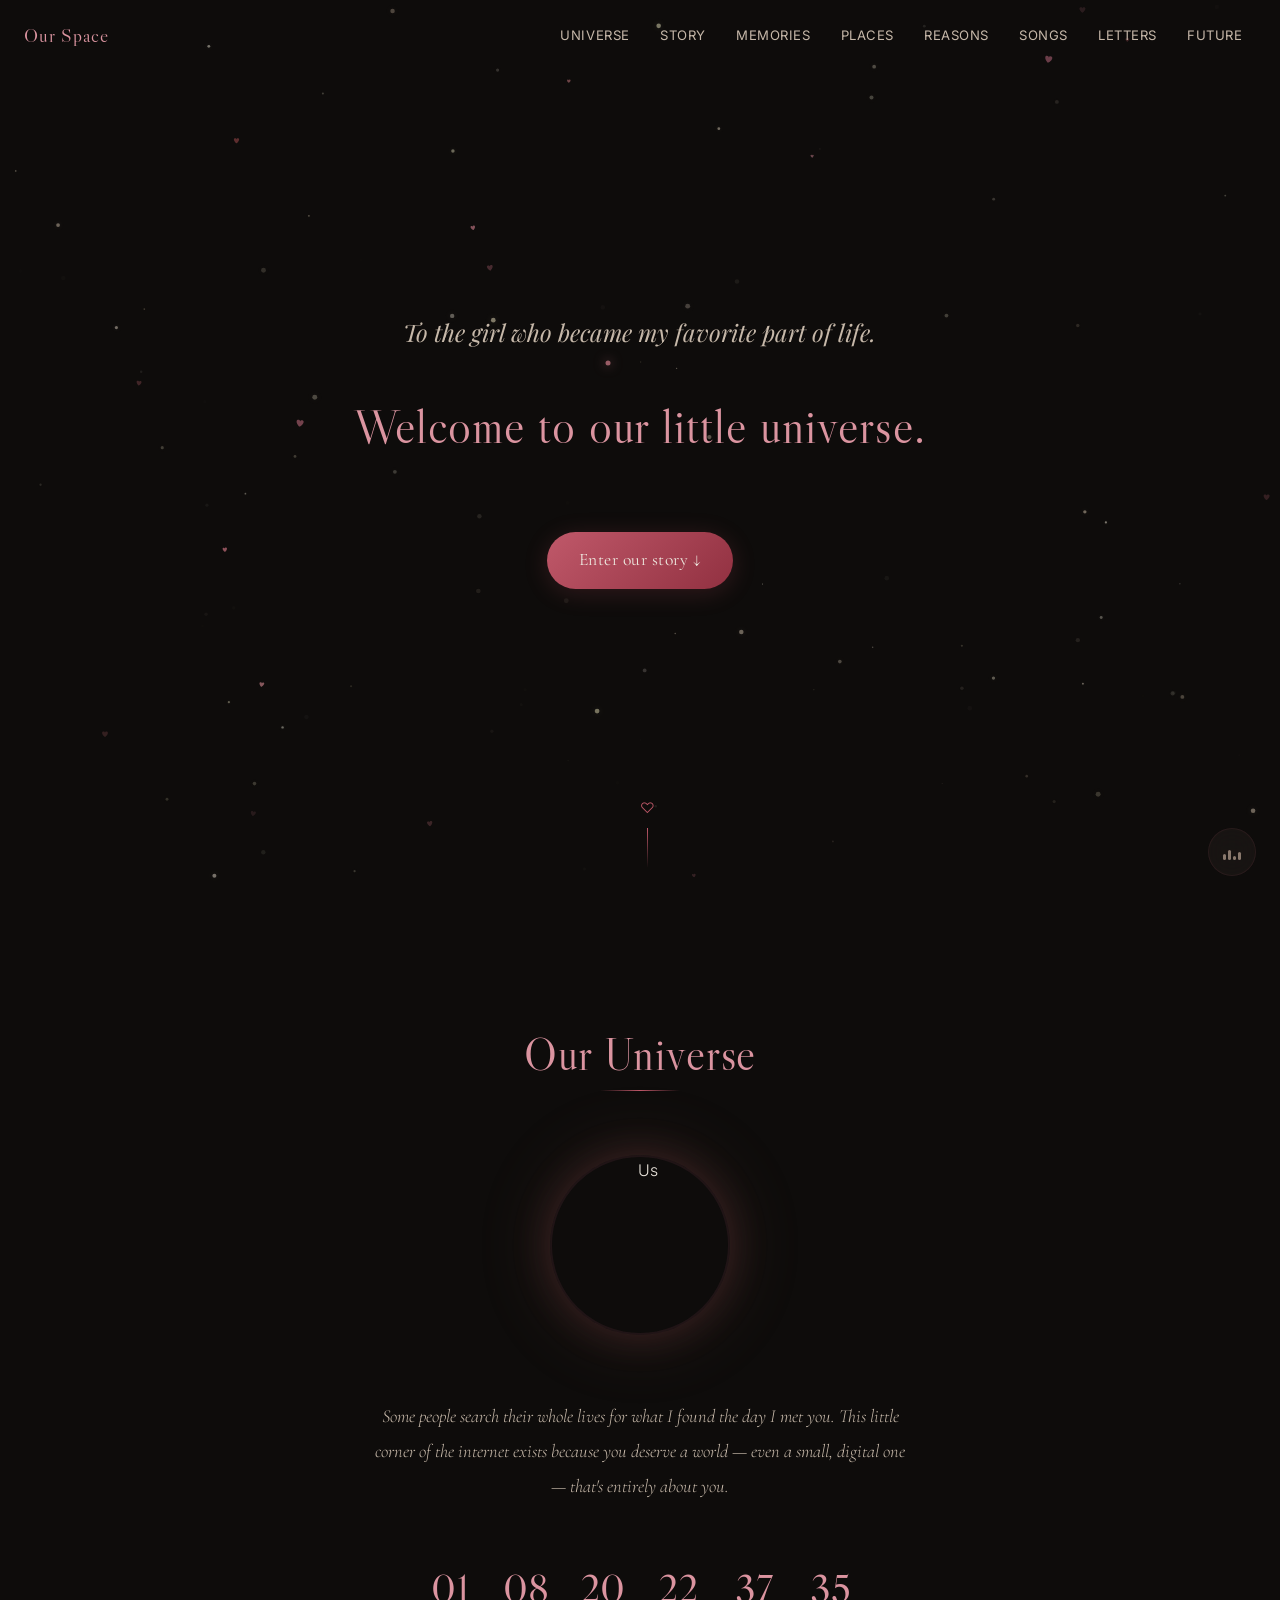
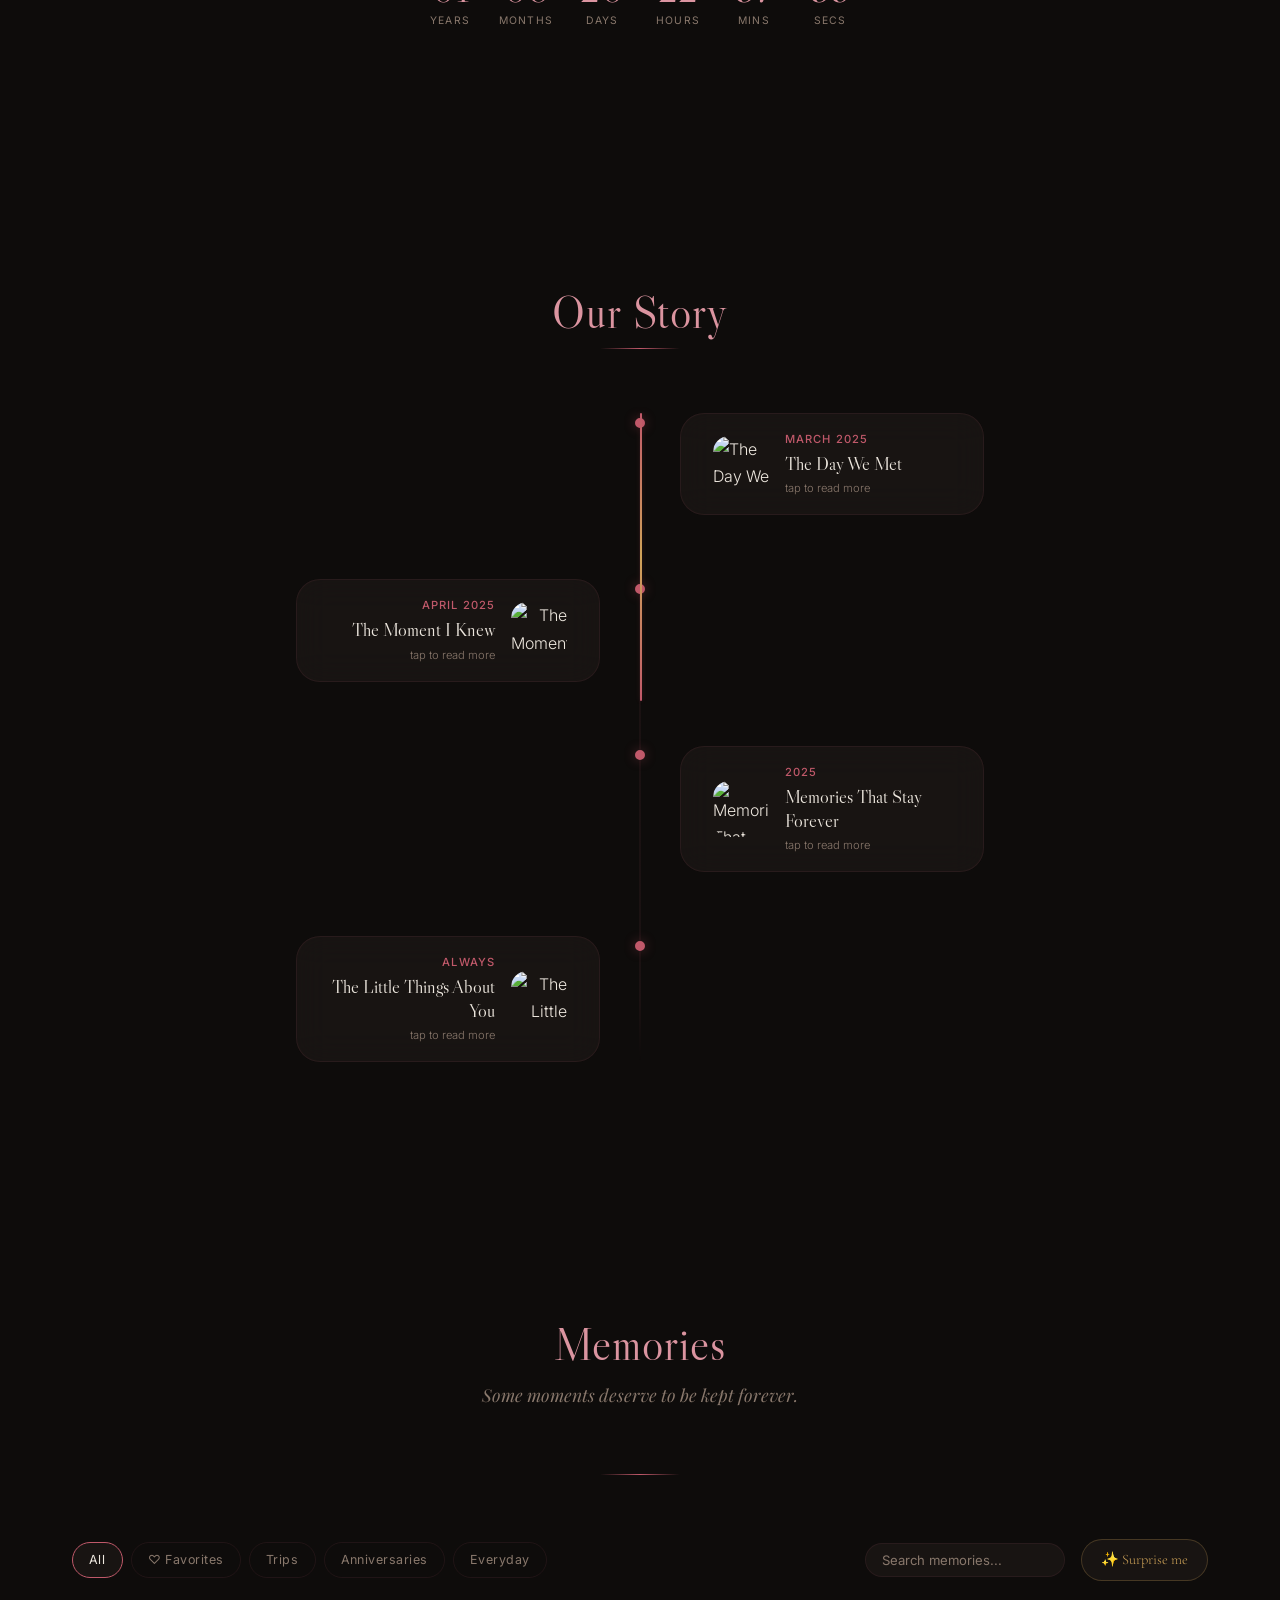
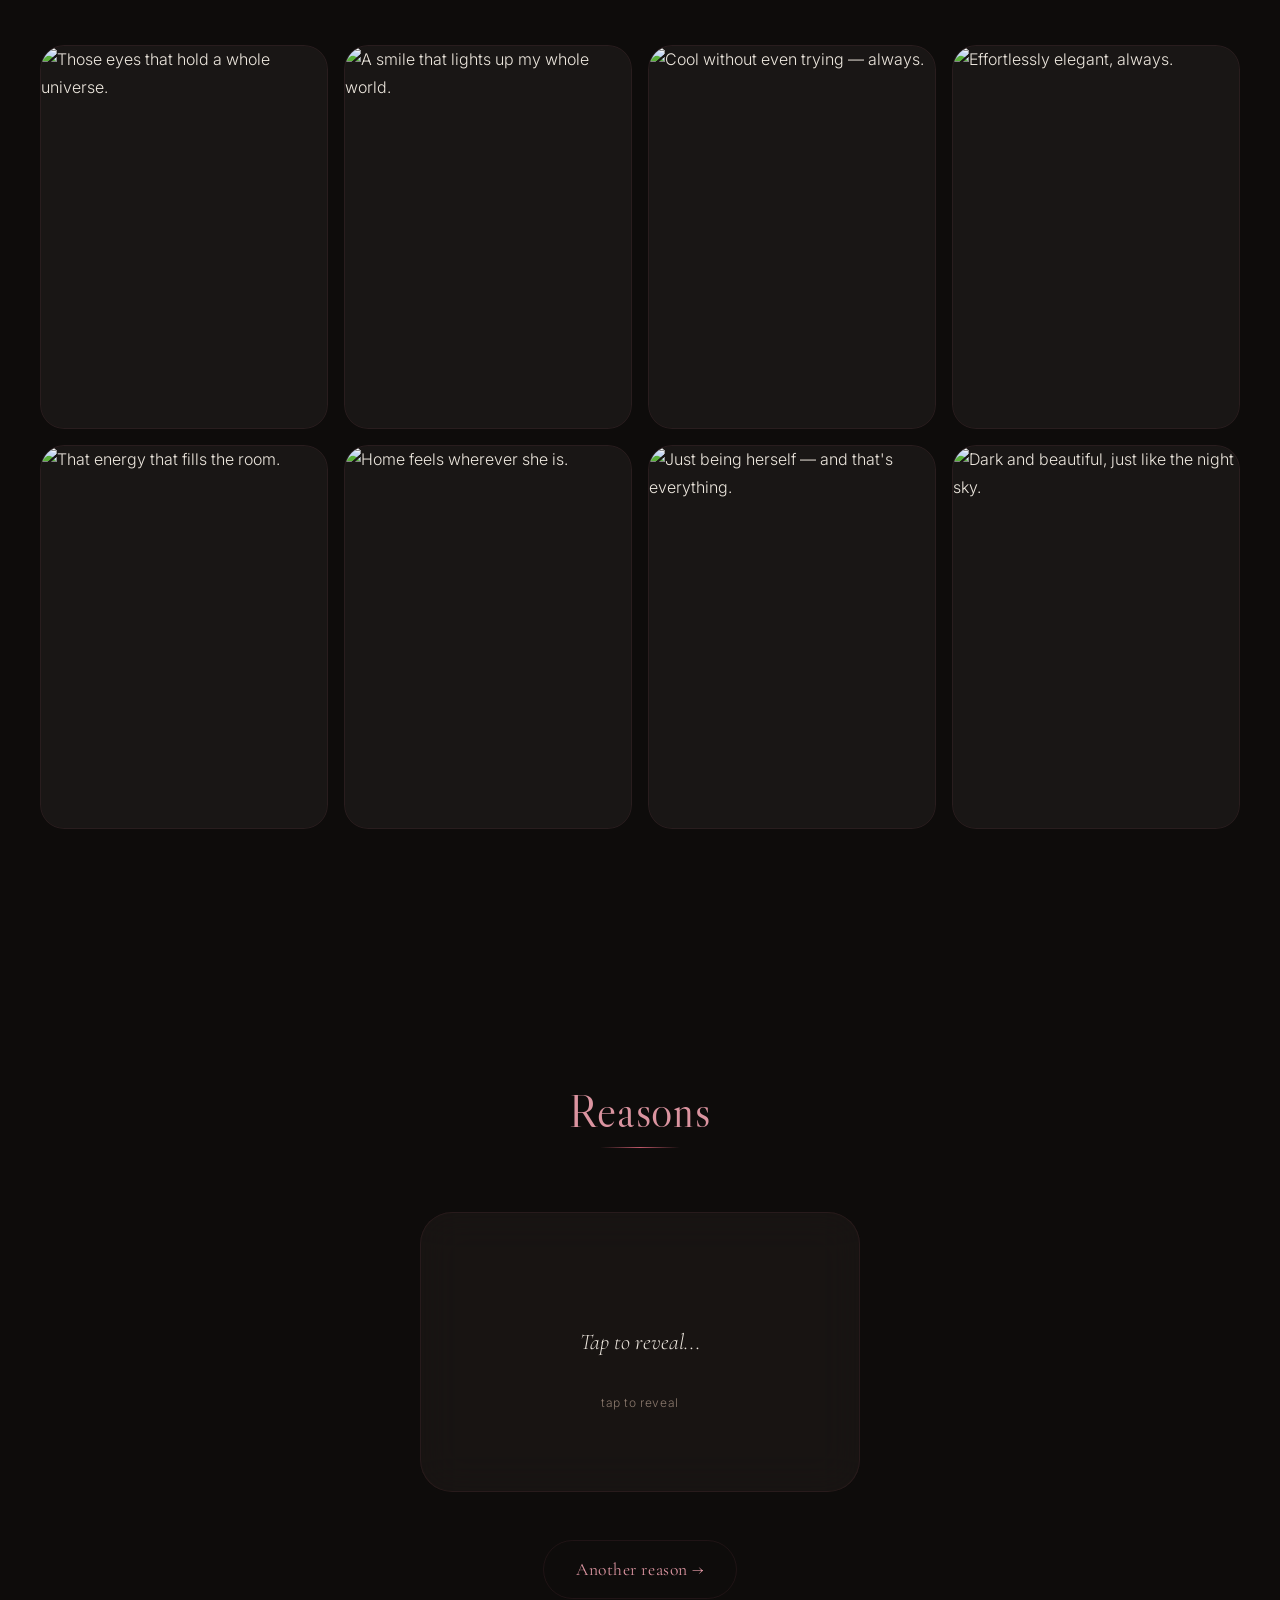
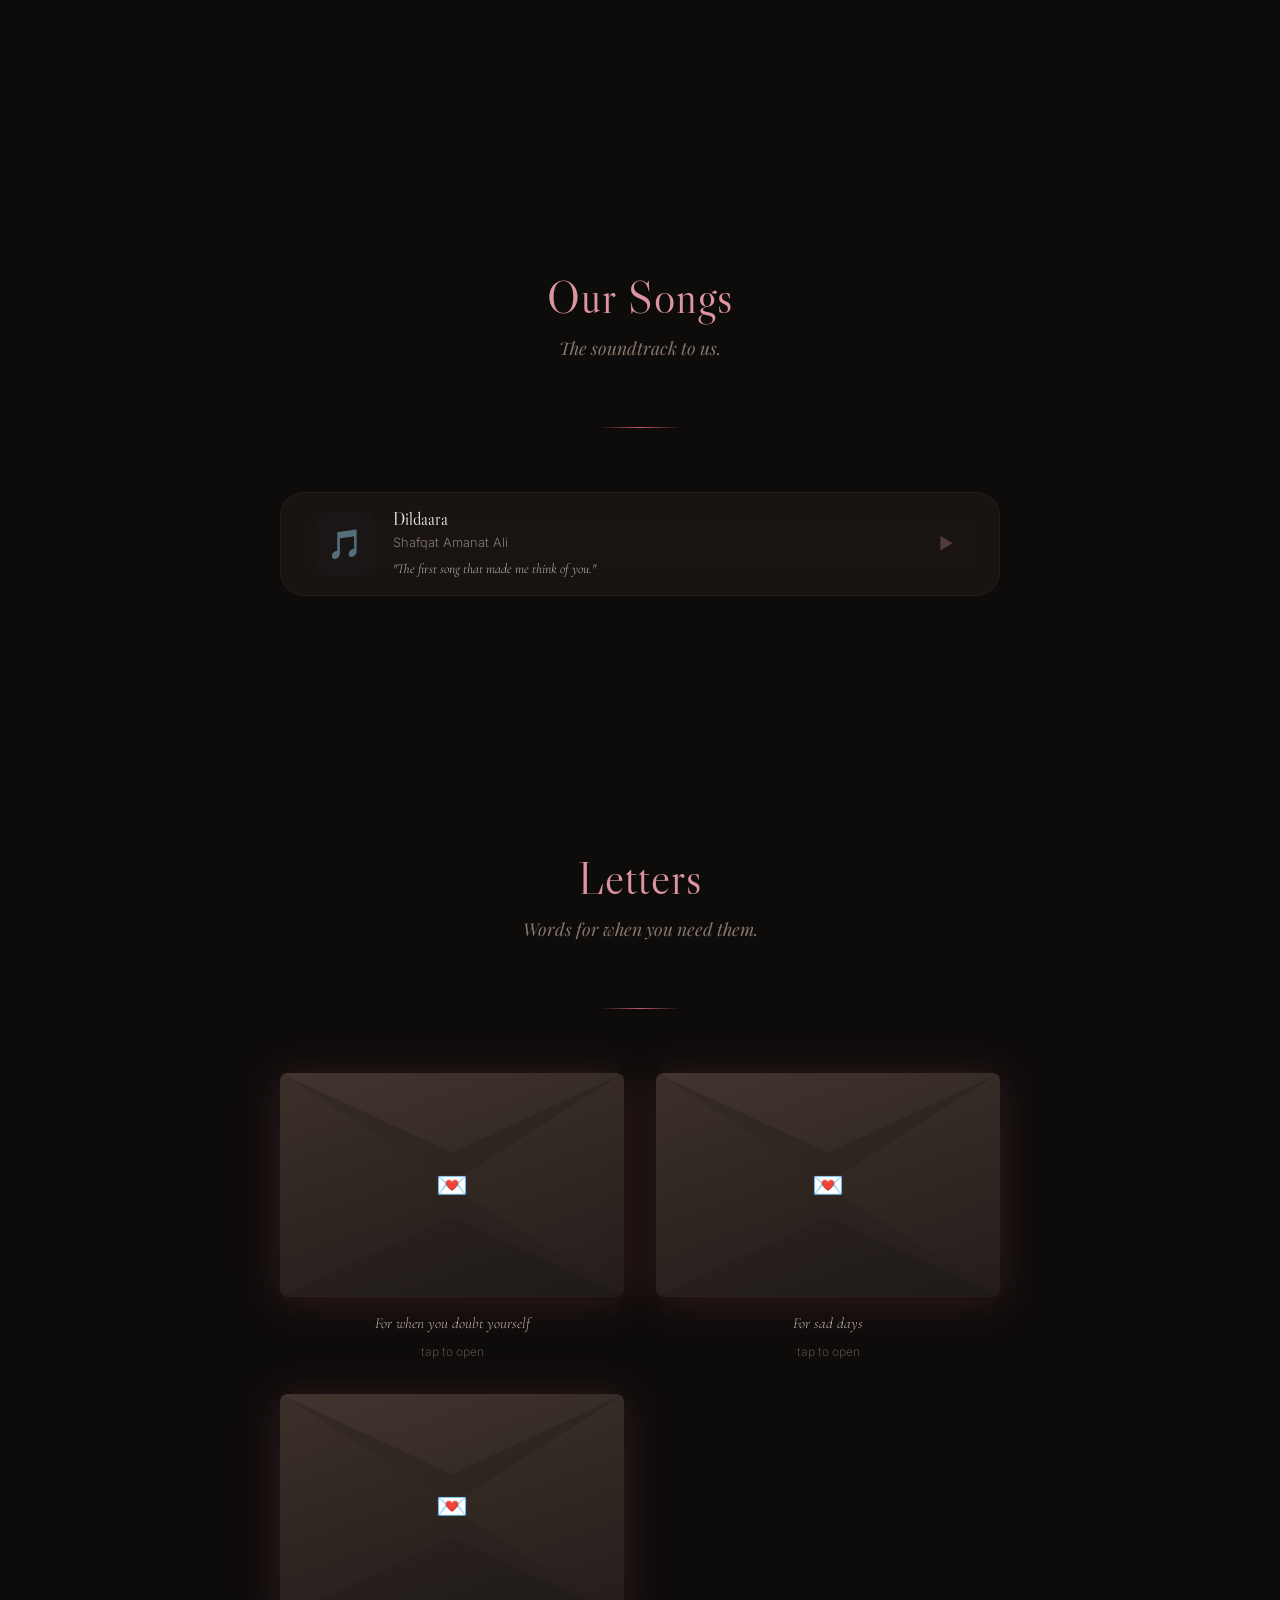
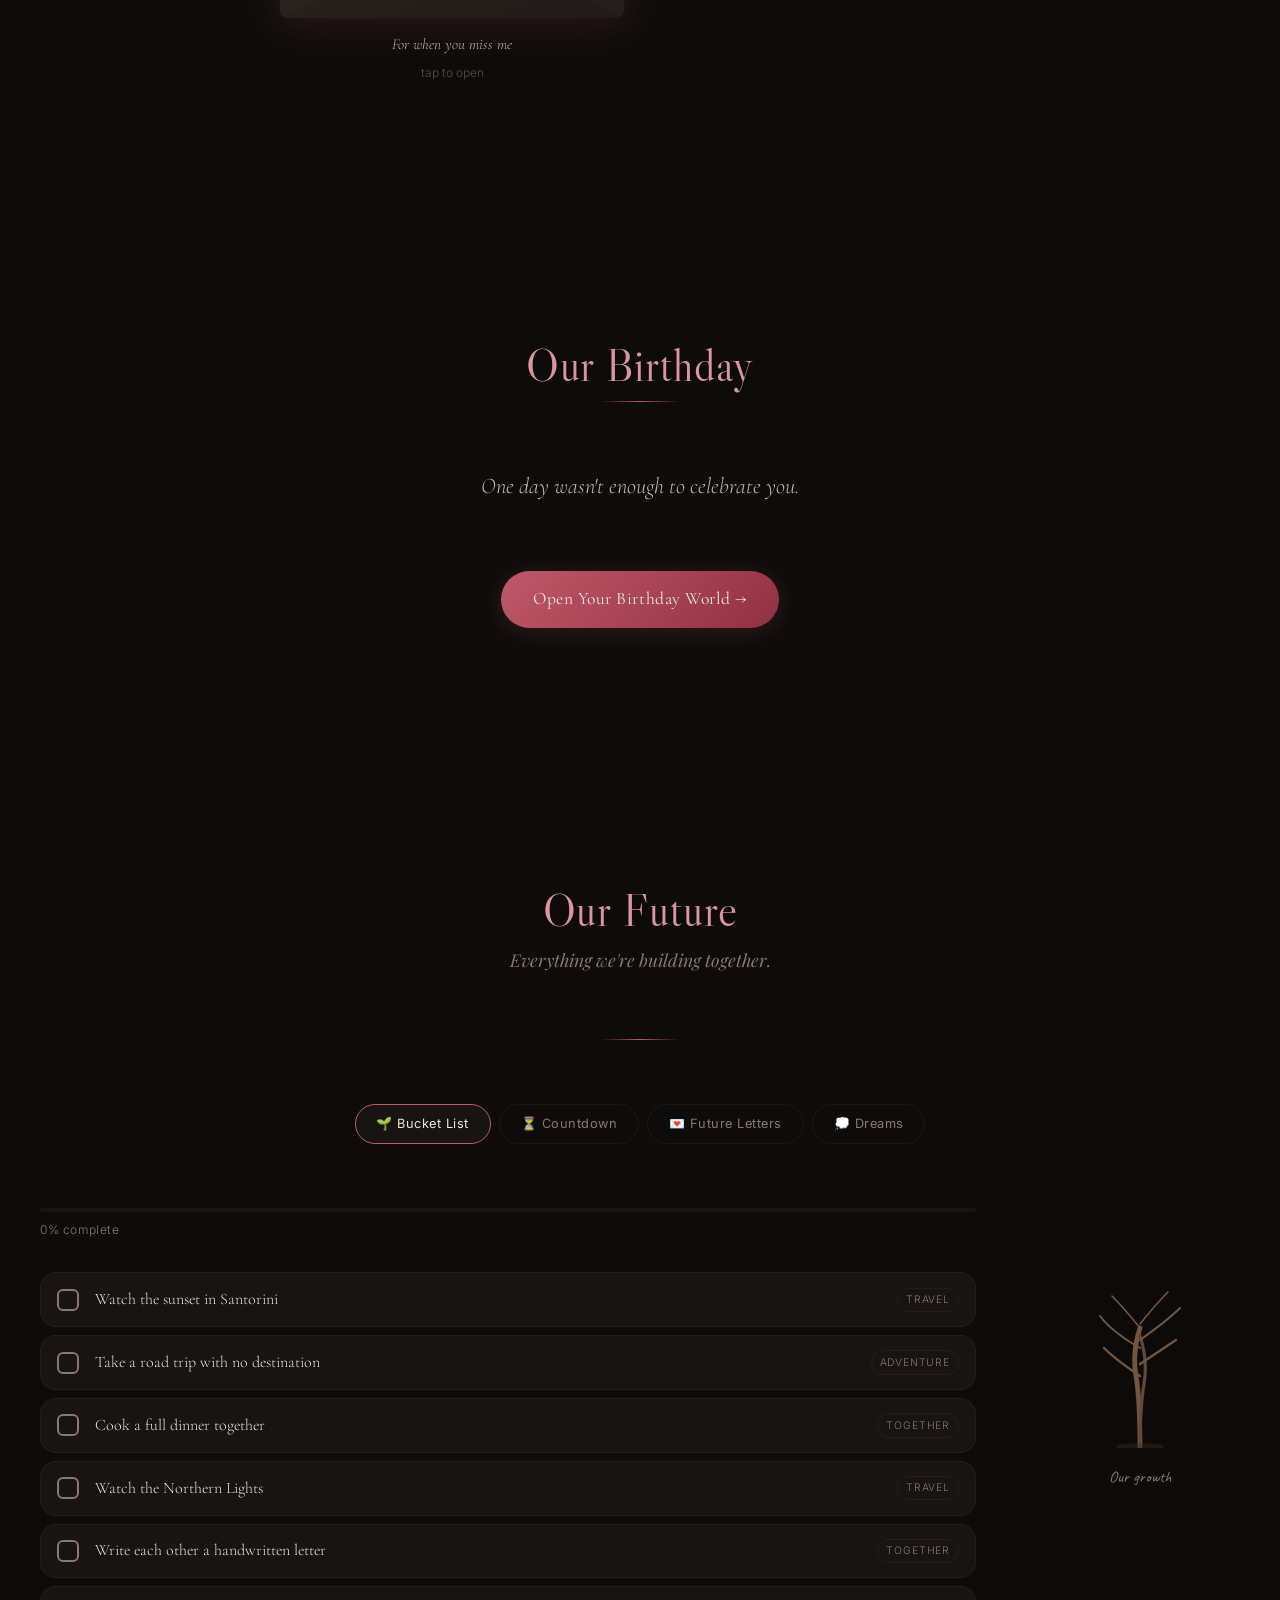
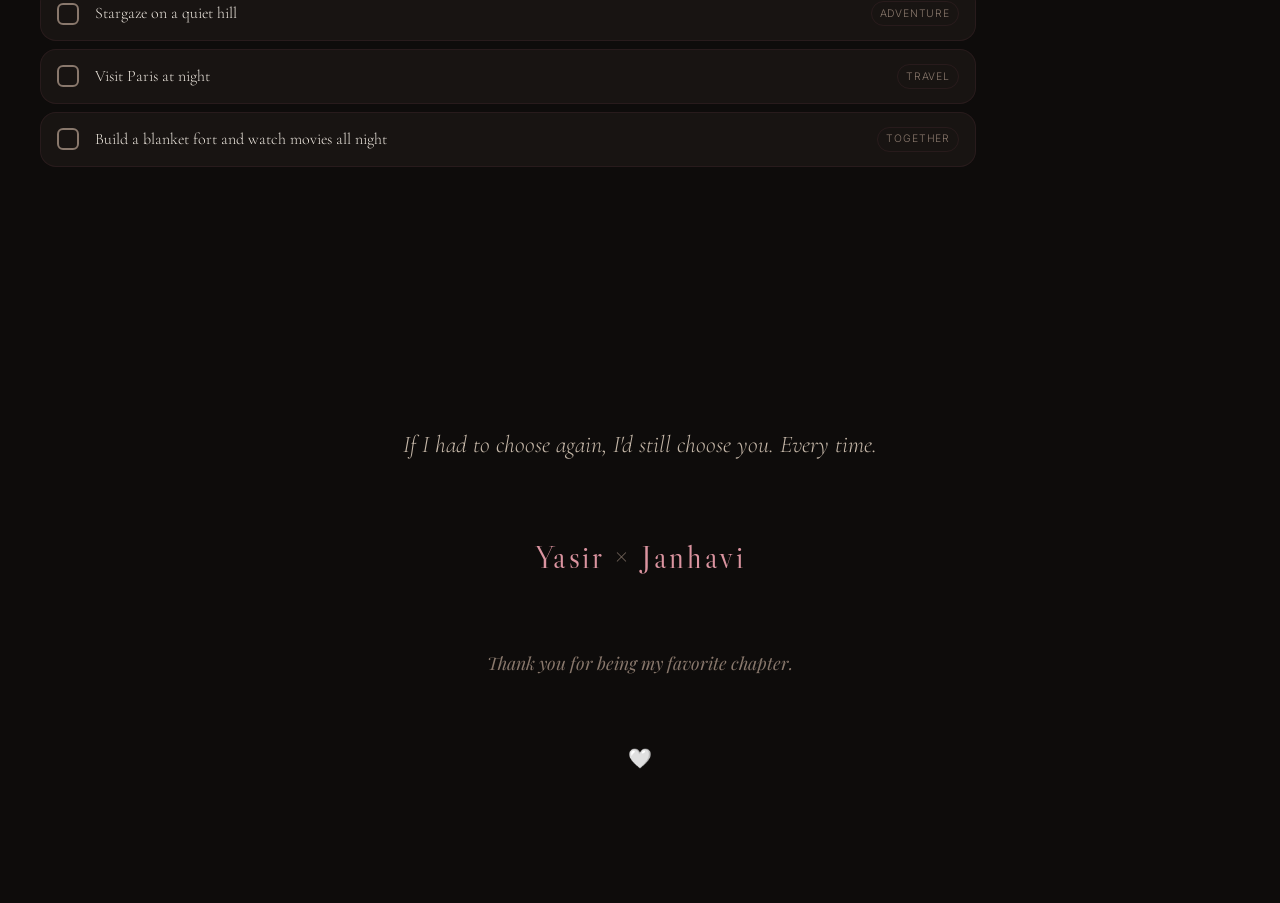
==== commit 8f93b45d: "feat: implement core components and interactive features including song list, bucket list with growt" ====
--- a/index.html
+++ b/index.html
@@ -7,7 +7,11 @@
   <!-- SEO & Meta -->
   <title>Our Little Universe</title>
   <meta name="description" content="A private corner of the internet, built with love.">
-  <meta name="theme-color" content="#0a050d">
+  <meta name="theme-color" content="#150f0c">
+  
+  <!-- Leaflet.js (for interactive map) -->
+  <link rel="stylesheet" href="https://unpkg.com/leaflet@1.9.4/dist/leaflet.css" />
+  <script src="https://unpkg.com/leaflet@1.9.4/dist/leaflet.js" defer></script>
   
   <!-- CSS -->
   <link rel="stylesheet" href="src/css/main.css">
@@ -20,11 +24,16 @@
   <link rel="stylesheet" href="src/css/components/letters.css">
   <link rel="stylesheet" href="src/css/components/future.css">
   <link rel="stylesheet" href="src/css/components/secrets.css">
+  <link rel="stylesheet" href="src/css/components/map.css">
+  <link rel="stylesheet" href="src/css/components/ambient.css">
 </head>
 <body>
 
   <!-- Background Particle Canvas -->
   <canvas id="particles-canvas"></canvas>
+
+  <!-- Custom Cursor Glow -->
+  <div id="cursorGlow" class="cursor-glow"></div>
 
   <!-- Navigation -->
   <nav class="nav">
@@ -33,10 +42,10 @@
       <li><a href="#universe" class="nav__link">Universe</a></li>
       <li><a href="#story" class="nav__link">Story</a></li>
       <li><a href="#memories" class="nav__link">Memories</a></li>
+      <li><a href="#places" class="nav__link">Places</a></li>
       <li><a href="#reasons" class="nav__link">Reasons</a></li>
       <li><a href="#songs" class="nav__link">Songs</a></li>
       <li><a href="#letters" class="nav__link">Letters</a></li>
-      <li><a href="#birthday" class="nav__link">Birthday</a></li>
       <li><a href="#future" class="nav__link">Future</a></li>
     </ul>
     <button class="nav__hamburger" aria-label="Menu">
@@ -50,6 +59,7 @@
       <li><a href="#universe" class="nav__mobile-link">Our Universe</a></li>
       <li><a href="#story" class="nav__mobile-link">Our Story</a></li>
       <li><a href="#memories" class="nav__mobile-link">Memories</a></li>
+      <li><a href="#places" class="nav__mobile-link">Places</a></li>
       <li><a href="#reasons" class="nav__mobile-link">Reasons</a></li>
       <li><a href="#songs" class="nav__mobile-link">Songs</a></li>
       <li><a href="#letters" class="nav__mobile-link">Letters</a></li>
@@ -66,6 +76,7 @@
       <a href="#universe" id="heroCta" class="btn btn--primary hero__cta"></a>
     </div>
     <div class="hero__scroll-hint">
+      <div class="hero__scroll-heart">♡</div>
       <div class="hero__scroll-line"></div>
     </div>
   </header>
@@ -106,9 +117,30 @@
     <div class="section__subtitle reveal">Some moments deserve to be kept forever.</div>
     <div class="section__divider reveal"></div>
     
+    <!-- Controls: Filters + Search + Surprise Me -->
+    <div class="memory-controls reveal">
+      <div id="memoryFilters" class="memory-filters">
+        <!-- Populated by JS -->
+      </div>
+      <input type="text" id="memorySearch" class="memory-search" placeholder="Search memories..." aria-label="Search memories" />
+      <button id="surpriseBtn" class="surprise-btn">✨ Surprise me</button>
+    </div>
+
     <div class="gallery">
       <div id="galleryGrid" class="gallery__grid">
         <!-- Populated by JS -->
+      </div>
+    </div>
+  </section>
+
+  <!-- Our Places (Map) -->
+  <section id="places" class="section">
+    <h2 class="section__title reveal reveal--scale">Our Places</h2>
+    <div class="section__subtitle reveal">The map of us.</div>
+    <div class="section__divider reveal"></div>
+    <div class="map-wrapper reveal">
+      <div id="mapContainer" class="map-container">
+        <!-- Populated by JS (Leaflet) -->
       </div>
     </div>
   </section>
@@ -167,16 +199,63 @@
   </section>
 
   <!-- Our Future -->
-  <section id="future" class="section">
+  <section id="future" class="section section--full">
     <h2 class="section__title reveal reveal--scale">Our Future</h2>
-    <div class="section__divider reveal"></div>
-    
-    <div class="future">
-      <div id="futureTabs" class="future__tabs reveal">
-        <!-- Populated by JS -->
-      </div>
-      <div id="futureGrid" class="future__grid">
-        <!-- Populated by JS -->
+    <div class="section__subtitle reveal">Everything we're building together.</div>
+    <div class="section__divider reveal"></div>
+
+    <div class="future-wrapper">
+      <!-- Sub-navigation -->
+      <div class="future-nav reveal">
+        <button class="future-nav__btn is-active" data-section="futureBucketList">🌱 Bucket List</button>
+        <button class="future-nav__btn" data-section="futureCountdown">⏳ Countdown</button>
+        <button class="future-nav__btn" data-section="futureLettersSection">💌 Future Letters</button>
+        <button class="future-nav__btn" data-section="futureDreams">💭 Dreams</button>
+      </div>
+
+      <!-- Bucket List -->
+      <div id="futureBucketList" class="future-section is-active">
+        <div class="bucket-list-layout">
+          <div>
+            <div class="bucket-list__header">
+              <div class="bucket-progress">
+                <div id="bucketProgress" class="bucket-progress__fill"></div>
+              </div>
+              <div id="bucketProgressText" class="bucket-progress__text">0% complete</div>
+            </div>
+            <div id="bucketListContainer" class="bucket-list__items">
+              <!-- Populated by JS -->
+            </div>
+          </div>
+          <div class="growth-tree-wrapper">
+            <div id="growthTree"></div>
+            <div class="growth-tree-label">Our growth</div>
+          </div>
+        </div>
+      </div>
+
+      <!-- Countdown -->
+      <div id="futureCountdown" class="future-section">
+        <div id="countdownContainer" class="countdown">
+          <!-- Populated by JS -->
+        </div>
+      </div>
+
+      <!-- Future Letters -->
+      <div id="futureLettersSection" class="future-section">
+        <div id="futureLettersContainer" class="future-letters">
+          <!-- Populated by JS -->
+        </div>
+      </div>
+
+      <!-- Dreams / Promises / Goals -->
+      <div id="futureDreams" class="future-section">
+        <div id="futureTabs" class="future__tabs reveal">
+          <!-- Populated by JS -->
+        </div>
+        <div id="futureGrid" class="future__grid">
+          <!-- Populated by JS -->
+        </div>
       </div>
     </div>
   </section>
@@ -219,6 +298,16 @@
   <!-- Secret Star Tooltip -->
   <div id="secretStarTooltip" class="secret-star-tooltip"></div>
 
+  <!-- Ambient Music Toggle -->
+  <button id="ambientToggle" class="ambient-toggle" aria-label="Toggle ambient music" title="Toggle ambient music">
+    <div class="ambient-toggle__bars">
+      <div class="ambient-toggle__bar"></div>
+      <div class="ambient-toggle__bar"></div>
+      <div class="ambient-toggle__bar"></div>
+      <div class="ambient-toggle__bar"></div>
+    </div>
+  </button>
+
   <!-- Main Entry Script (Module) -->
   <script type="module" src="src/js/main.js"></script>
 </body>
--- a/src/css/main.css
+++ b/src/css/main.css
@@ -1,44 +1,47 @@
 /* ═══════════════════════════════════════════════════════════════
    OUR SPACE — DESIGN SYSTEM
    Core tokens, reset, utilities, and shared styles.
+   Warm, intimate aesthetic — midnight + dusty rose + gold.
    ═══════════════════════════════════════════════════════════════ */
 
 /* ── Google Fonts ────────────────────────────────────────────── */
-@import url('https://fonts.googleapis.com/css2?family=Cormorant+Garamond:ital,wght@0,300;0,400;0,500;0,600;1,300;1,400;1,500&family=Inter:wght@300;400;500&family=Playfair+Display:ital,wght@1,400;1,500&display=swap');
+@import url('https://fonts.googleapis.com/css2?family=Cormorant+Garamond:ital,wght@0,300;0,400;0,500;0,600;1,300;1,400;1,500&family=Inter:wght@300;400;500&family=Playfair+Display:ital,wght@1,400;1,500&family=Caveat:wght@400;500;600&family=Libre+Caslon+Display&display=swap');
 
 /* ── Design Tokens ───────────────────────────────────────────── */
 :root {
-  /* Backgrounds */
-  --bg-deep:        hsl(270, 30%, 4%);
-  --bg-surface:     hsl(270, 20%, 8%);
-  --bg-glass:       hsla(270, 20%, 14%, 0.35);
-  --bg-glass-hover: hsla(270, 20%, 18%, 0.45);
-  --bg-glass-border: hsla(345, 40%, 40%, 0.15);
-  --bg-glass-border-hover: hsla(345, 40%, 50%, 0.25);
-
-  /* Accents */
-  --accent-rose:    hsl(345, 65%, 52%);
-  --accent-crimson: hsl(350, 60%, 38%);
-  --accent-warm:    hsl(15, 55%, 62%);
-  --accent-gold:    hsl(38, 60%, 55%);
-  --accent-violet:  hsl(280, 40%, 50%);
-
-  /* Text */
-  --text-primary:   hsl(30, 25%, 90%);
-  --text-secondary: hsl(30, 15%, 70%);
-  --text-muted:     hsl(30, 10%, 50%);
-  --text-accent:    hsl(345, 60%, 70%);
-
-  /* Glows */
-  --glow-rose:      hsla(345, 65%, 52%, 0.25);
-  --glow-rose-strong: hsla(345, 65%, 52%, 0.45);
-  --glow-violet:    hsla(280, 40%, 50%, 0.2);
-  --glow-warm:      hsla(15, 55%, 62%, 0.2);
+  /* Backgrounds — warm midnight charcoal, not cold purple */
+  --bg-deep:        hsl(20, 12%, 5%);
+  --bg-surface:     hsl(20, 10%, 9%);
+  --bg-glass:       hsla(20, 12%, 14%, 0.4);
+  --bg-glass-hover: hsla(20, 12%, 18%, 0.5);
+  --bg-glass-border: hsla(350, 30%, 35%, 0.18);
+  --bg-glass-border-hover: hsla(350, 35%, 45%, 0.3);
+
+  /* Accents — dusty rose, warm gold, blush */
+  --accent-rose:    hsl(350, 45%, 55%);
+  --accent-crimson: hsl(350, 50%, 38%);
+  --accent-warm:    hsl(15, 40%, 65%);
+  --accent-gold:    hsl(38, 55%, 58%);
+  --accent-blush:   hsl(10, 35%, 72%);
+
+  /* Text — warm cream/ivory, not cool grays */
+  --text-primary:   hsl(35, 30%, 90%);
+  --text-secondary: hsl(30, 20%, 72%);
+  --text-muted:     hsl(25, 12%, 48%);
+  --text-accent:    hsl(350, 50%, 72%);
+
+  /* Glows — warm rose + amber undertones */
+  --glow-rose:      hsla(350, 45%, 52%, 0.2);
+  --glow-rose-strong: hsla(350, 45%, 52%, 0.4);
+  --glow-gold:      hsla(38, 55%, 58%, 0.15);
+  --glow-warm:      hsla(15, 40%, 65%, 0.15);
 
   /* Typography */
+  --font-display:   'Libre Caslon Display', 'Georgia', serif;
   --font-serif:     'Cormorant Garamond', 'Georgia', serif;
   --font-sans:      'Inter', -apple-system, 'Segoe UI', sans-serif;
   --font-accent:    'Playfair Display', 'Georgia', serif;
+  --font-handwritten: 'Caveat', cursive;
 
   /* Spacing scale */
   --sp-xs: 0.25rem;
@@ -52,6 +55,7 @@
   /* Transitions */
   --ease-out: cubic-bezier(0.16, 1, 0.3, 1);
   --ease-in-out: cubic-bezier(0.65, 0, 0.35, 1);
+  --ease-spring: cubic-bezier(0.34, 1.56, 0.64, 1);
   --duration-fast: 0.2s;
   --duration-normal: 0.4s;
   --duration-slow: 0.8s;
@@ -76,6 +80,7 @@
   --z-nav: 50;
   --z-modal: 100;
   --z-toast: 200;
+  --z-cursor: 9999;
 }
 
 /* ── Reset ───────────────────────────────────────────────────── */
@@ -153,7 +158,7 @@
 
 /* ── Typography ──────────────────────────────────────────────── */
 h1, h2, h3, h4 {
-  font-family: var(--font-serif);
+  font-family: var(--font-display);
   font-weight: 400;
   line-height: 1.2;
   color: var(--text-primary);
@@ -174,6 +179,30 @@
   pointer-events: none;
 }
 
+/* ── Custom Cursor Glow ──────────────────────────────────────── */
+.cursor-glow {
+  position: fixed;
+  width: 400px;
+  height: 400px;
+  border-radius: 50%;
+  background: radial-gradient(
+    circle,
+    hsla(350, 45%, 55%, 0.06) 0%,
+    hsla(38, 55%, 58%, 0.03) 30%,
+    transparent 70%
+  );
+  pointer-events: none;
+  z-index: var(--z-cursor);
+  transform: translate(-50%, -50%);
+  transition: opacity 0.3s ease;
+  will-change: transform;
+  mix-blend-mode: screen;
+}
+
+@media (hover: none) {
+  .cursor-glow { display: none; }
+}
+
 /* ── Section Base ────────────────────────────────────────────── */
 .section {
   position: relative;
@@ -193,9 +222,9 @@
 }
 
 .section__title {
-  font-family: var(--font-serif);
+  font-family: var(--font-display);
   font-size: clamp(1.8rem, 5vw, 2.8rem);
-  font-weight: 300;
+  font-weight: 400;
   color: var(--text-accent);
   text-align: center;
   margin-bottom: var(--sp-sm);
@@ -257,9 +286,18 @@
   transform: scale(0.95);
 }
 
+.reveal--rotate {
+  transform: translateY(20px) rotate(-1deg);
+}
+
 .reveal.is-visible {
   opacity: 1;
-  transform: translateY(0) translateX(0) scale(1);
+  transform: translateY(0) translateX(0) scale(1) rotate(0deg);
+}
+
+/* Stagger support: apply via JS by setting --reveal-delay */
+.reveal[style*="--reveal-delay"] {
+  transition-delay: var(--reveal-delay);
 }
 
 /* ── Buttons ─────────────────────────────────────────────────── */
@@ -299,6 +337,11 @@
   border-color: var(--bg-glass-border-hover);
 }
 
+.btn--small {
+  padding: 0.5rem 1.2rem;
+  font-size: 0.9rem;
+}
+
 /* ── Scrollbar ───────────────────────────────────────────────── */
 ::-webkit-scrollbar {
   width: 6px;
@@ -319,6 +362,12 @@
 
 /* ── Selection ───────────────────────────────────────────────── */
 ::selection {
-  background: hsla(345, 65%, 52%, 0.3);
+  background: hsla(350, 45%, 52%, 0.3);
   color: var(--text-primary);
 }
+
+/* ── Handwritten text class ──────────────────────────────────── */
+.handwritten {
+  font-family: var(--font-handwritten);
+  font-weight: 500;
+}
--- a/src/css/components/nav.css
+++ b/src/css/components/nav.css
@@ -1,5 +1,5 @@
 /* ═══════════════════════════════════════════════════════════════
-   NAVIGATION
+   NAVIGATION — Warm Glassmorphism
    ═══════════════════════════════════════════════════════════════ */
 
 .nav {
@@ -18,14 +18,14 @@
 }
 
 .nav.is-scrolled {
-  background: hsla(270, 30%, 6%, 0.85);
+  background: hsla(20, 12%, 6%, 0.88);
   backdrop-filter: blur(20px);
   -webkit-backdrop-filter: blur(20px);
   box-shadow: 0 1px 0 var(--bg-glass-border);
 }
 
 .nav__logo {
-  font-family: var(--font-serif);
+  font-family: var(--font-display);
   font-size: 1.2rem;
   font-weight: 400;
   color: var(--text-accent);
@@ -57,7 +57,7 @@
 .nav__link:hover,
 .nav__link.is-active {
   color: var(--text-accent);
-  background: hsla(345, 40%, 40%, 0.1);
+  background: hsla(350, 30%, 35%, 0.12);
 }
 
 /* ── Hamburger ───────────────────────────────────────────────── */
@@ -115,7 +115,7 @@
     position: fixed;
     inset: 0;
     z-index: calc(var(--z-nav) + 1);
-    background: hsla(270, 30%, 4%, 0.95);
+    background: hsla(20, 12%, 4%, 0.96);
     backdrop-filter: blur(30px);
     -webkit-backdrop-filter: blur(30px);
     opacity: 0;
@@ -142,7 +142,7 @@
   .nav__mobile-link {
     display: block;
     padding: 0.8rem 2rem;
-    font-family: var(--font-serif);
+    font-family: var(--font-display);
     font-size: 1.4rem;
     color: var(--text-secondary);
     letter-spacing: 0.05em;
@@ -167,6 +167,7 @@
   .nav__mobile-link:nth-child(6) { transition-delay: 0.3s; }
   .nav__mobile-link:nth-child(7) { transition-delay: 0.35s; }
   .nav__mobile-link:nth-child(8) { transition-delay: 0.4s; }
+  .nav__mobile-link:nth-child(9) { transition-delay: 0.45s; }
 
   .nav__mobile-link:hover {
     color: var(--text-accent);
--- a/src/css/components/hero.css
+++ b/src/css/components/hero.css
@@ -1,5 +1,5 @@
 /* ═══════════════════════════════════════════════════════════════
-   HERO SECTION
+   HERO SECTION — Cinematic Entry
    ═══════════════════════════════════════════════════════════════ */
 
 .hero {
@@ -32,21 +32,22 @@
 
 .hero__line2 {
   margin-top: var(--sp-lg);
-  font-family: var(--font-serif);
+  font-family: var(--font-display);
   font-size: clamp(1.8rem, 5vw, 3rem);
-  font-weight: 300;
+  font-weight: 400;
   color: var(--text-accent);
   letter-spacing: 0.02em;
   opacity: 0;
-  transform: translateY(20px);
-  animation: heroFadeIn 1.4s 1s var(--ease-out) forwards;
+  transform: translateY(20px) scale(0.97);
+  animation: heroScaleIn 1.4s 1s var(--ease-out) forwards;
 }
 
 .hero__cta {
   margin-top: var(--sp-xl);
   opacity: 0;
   transform: translateY(20px);
-  animation: heroFadeIn 1.2s 1.8s var(--ease-out) forwards;
+  animation: heroFadeIn 1.2s 1.8s var(--ease-out) forwards,
+             heroFloat 4s 3s var(--ease-in-out) infinite;
 }
 
 @keyframes heroFadeIn {
@@ -56,7 +57,19 @@
   }
 }
 
-/* Scroll indicator */
+@keyframes heroScaleIn {
+  to {
+    opacity: 1;
+    transform: translateY(0) scale(1);
+  }
+}
+
+@keyframes heroFloat {
+  0%, 100% { transform: translateY(0); }
+  50% { transform: translateY(-6px); }
+}
+
+/* Scroll indicator — pulsing heart */
 .hero__scroll-hint {
   position: absolute;
   bottom: 2rem;
@@ -77,9 +90,20 @@
   animation: scrollPulse 2s var(--ease-in-out) infinite;
 }
 
+.hero__scroll-heart {
+  font-size: 0.9rem;
+  color: var(--accent-rose);
+  animation: heartBeat 2s var(--ease-in-out) infinite;
+}
+
 @keyframes scrollPulse {
   0%, 100% { opacity: 0.3; transform: scaleY(0.6); }
   50% { opacity: 0.8; transform: scaleY(1); }
+}
+
+@keyframes heartBeat {
+  0%, 100% { transform: scale(1); opacity: 0.5; }
+  50% { transform: scale(1.15); opacity: 0.9; }
 }
 
 @media (prefers-reduced-motion: reduce) {
--- a/src/css/components/timeline.css
+++ b/src/css/components/timeline.css
@@ -1,5 +1,5 @@
 /* ═══════════════════════════════════════════════════════════════
-   TIMELINE (Our Story)
+   TIMELINE (Our Story) — Expandable Cards + Animated Line
    ═══════════════════════════════════════════════════════════════ */
 
 .timeline {
@@ -9,7 +9,7 @@
   padding: 0 var(--sp-md);
 }
 
-/* Vertical line */
+/* Static vertical line */
 .timeline::before {
   content: '';
   position: absolute;
@@ -20,11 +20,31 @@
   background: linear-gradient(
     180deg,
     transparent 0%,
-    var(--accent-rose) 10%,
-    var(--accent-rose) 90%,
+    hsla(350, 45%, 55%, 0.15) 10%,
+    hsla(350, 45%, 55%, 0.15) 90%,
     transparent 100%
   );
-  opacity: 0.4;
+}
+
+/* Animated progress overlay line */
+.timeline__progress {
+  position: absolute;
+  left: 24px;
+  top: 0;
+  bottom: 0;
+  width: 2px;
+  background: linear-gradient(
+    180deg,
+    var(--accent-rose) 0%,
+    var(--accent-gold) 50%,
+    var(--accent-rose) 100%
+  );
+  transform-origin: top;
+  transform: scaleY(0);
+  transition: transform 0.1s linear;
+  z-index: 1;
+  border-radius: 1px;
+  box-shadow: 0 0 8px var(--glow-rose);
 }
 
 .timeline__entry {
@@ -46,6 +66,7 @@
   display: flex;
   justify-content: center;
   padding-top: 0.3rem;
+  z-index: 2;
 }
 
 .timeline__dot::before {
@@ -53,11 +74,43 @@
   width: 10px;
   height: 10px;
   border-radius: 50%;
+  background: var(--bg-surface);
+  border: 2px solid var(--text-muted);
+  flex-shrink: 0;
+  transition: background var(--duration-normal),
+              border-color var(--duration-normal),
+              box-shadow var(--duration-normal);
+}
+
+.timeline__dot.is-active::before {
   background: var(--accent-rose);
+  border-color: var(--accent-rose);
   box-shadow: 0 0 12px var(--glow-rose-strong);
-  flex-shrink: 0;
-}
-
+}
+
+/* Pulse ring */
+.timeline__dot-ring {
+  position: absolute;
+  top: 0.3rem;
+  left: 50%;
+  transform: translateX(-50%);
+  width: 10px;
+  height: 10px;
+  border-radius: 50%;
+  border: 1px solid var(--accent-rose);
+  opacity: 0;
+}
+
+.timeline__dot.is-active .timeline__dot-ring {
+  animation: dotPulse 2s var(--ease-out) infinite;
+}
+
+@keyframes dotPulse {
+  0% { opacity: 0.6; transform: translateX(-50%) scale(1); }
+  100% { opacity: 0; transform: translateX(-50%) scale(3); }
+}
+
+/* Card */
 .timeline__card {
   background: var(--bg-glass);
   backdrop-filter: blur(16px);
@@ -65,42 +118,100 @@
   border: 1px solid var(--bg-glass-border);
   border-radius: var(--radius-lg);
   overflow: hidden;
+  cursor: pointer;
   transition: border-color var(--duration-normal) var(--ease-out),
               box-shadow var(--duration-normal) var(--ease-out);
 }
 
 .timeline__card:hover {
   border-color: var(--bg-glass-border-hover);
-  box-shadow: 0 8px 40px var(--glow-rose);
-}
-
-.timeline__image {
+  box-shadow: 0 8px 32px var(--glow-rose);
+}
+
+/* Preview (collapsed state) */
+.timeline__preview {
+  display: flex;
+  align-items: center;
+  gap: var(--sp-md);
+  padding: var(--sp-md) var(--sp-lg);
+}
+
+.timeline__thumb-wrap {
+  width: 56px;
+  height: 56px;
+  border-radius: var(--radius-md);
+  overflow: hidden;
+  flex-shrink: 0;
+}
+
+.timeline__thumb {
   width: 100%;
-  height: 200px;
+  height: 100%;
   object-fit: cover;
-  display: block;
-}
-
-.timeline__body {
-  padding: var(--sp-lg);
+  transition: transform var(--duration-slow) var(--ease-out);
+}
+
+.timeline__card:hover .timeline__thumb {
+  transform: scale(1.08);
+}
+
+.timeline__header {
+  flex: 1;
+  min-width: 0;
 }
 
 .timeline__date {
   font-family: var(--font-sans);
-  font-size: 0.75rem;
+  font-size: 0.7rem;
   font-weight: 500;
   letter-spacing: 0.1em;
   text-transform: uppercase;
   color: var(--accent-rose);
-  margin-bottom: var(--sp-sm);
+  margin-bottom: 0.2rem;
 }
 
 .timeline__title {
-  font-family: var(--font-serif);
-  font-size: 1.4rem;
+  font-family: var(--font-display);
+  font-size: 1.15rem;
   font-weight: 400;
   color: var(--text-primary);
-  margin-bottom: var(--sp-sm);
+  line-height: 1.3;
+}
+
+.timeline__expand-hint {
+  font-size: 0.7rem;
+  color: var(--text-muted);
+  margin-top: 0.2rem;
+  transition: opacity var(--duration-fast);
+}
+
+.timeline__card.is-expanded .timeline__expand-hint {
+  opacity: 0;
+}
+
+/* Expanded state */
+.timeline__expanded {
+  max-height: 0;
+  overflow: hidden;
+  opacity: 0;
+  transition: max-height var(--duration-slow) var(--ease-out),
+              opacity var(--duration-normal) var(--ease-out);
+}
+
+.timeline__card.is-expanded .timeline__expanded {
+  max-height: 600px;
+  opacity: 1;
+}
+
+.timeline__image {
+  width: 100%;
+  height: 220px;
+  object-fit: cover;
+  display: block;
+}
+
+.timeline__body {
+  padding: var(--sp-lg);
 }
 
 .timeline__desc {
@@ -132,6 +243,11 @@
     transform: translateX(-50%);
   }
 
+  .timeline__progress {
+    left: 50%;
+    transform: translateX(-50%) scaleY(0);
+  }
+
   .timeline__entry {
     grid-template-columns: 1fr 48px 1fr;
   }
@@ -148,7 +264,8 @@
     order: 3;
   }
 
-  .timeline__entry:nth-child(odd) .timeline__card {
+  .timeline__entry:nth-child(odd) .timeline__preview {
+    flex-direction: row-reverse;
     text-align: right;
   }
 
@@ -167,4 +284,13 @@
   .timeline__image {
     height: 160px;
   }
-}
+
+  .timeline__preview {
+    padding: var(--sp-sm) var(--sp-md);
+  }
+
+  .timeline__thumb-wrap {
+    width: 44px;
+    height: 44px;
+  }
+}
--- a/src/css/components/gallery.css
+++ b/src/css/components/gallery.css
@@ -1,7 +1,107 @@
 /* ═══════════════════════════════════════════════════════════════
-   GALLERY (Memories) + LIGHTBOX
+   GALLERY (Memories) + LIGHTBOX — Tags, Search, Flip, Surprise
    ═══════════════════════════════════════════════════════════════ */
 
+/* ── Controls Bar ────────────────────────────────────────────── */
+.memory-controls {
+  max-width: var(--max-width);
+  margin: 0 auto var(--sp-xl);
+  padding: 0 var(--sp-lg);
+  display: flex;
+  flex-wrap: wrap;
+  align-items: center;
+  gap: var(--sp-md);
+}
+
+.memory-filters {
+  display: flex;
+  gap: var(--sp-sm);
+  flex-wrap: wrap;
+  flex: 1;
+}
+
+.memory-filter {
+  padding: 0.4rem 1rem;
+  font-family: var(--font-sans);
+  font-size: 0.78rem;
+  font-weight: 400;
+  letter-spacing: 0.04em;
+  color: var(--text-muted);
+  border: 1px solid var(--bg-glass-border);
+  border-radius: var(--radius-full);
+  background: transparent;
+  cursor: pointer;
+  transition: color var(--duration-fast), background var(--duration-fast),
+              border-color var(--duration-fast);
+  white-space: nowrap;
+}
+
+.memory-filter:hover {
+  color: var(--text-secondary);
+  border-color: var(--bg-glass-border-hover);
+}
+
+.memory-filter.is-active {
+  color: var(--text-primary);
+  background: var(--bg-glass);
+  border-color: var(--accent-rose);
+}
+
+.memory-search {
+  width: 200px;
+  padding: 0.5rem 1rem;
+  font-family: var(--font-sans);
+  font-size: 0.82rem;
+  color: var(--text-primary);
+  background: var(--bg-glass);
+  border: 1px solid var(--bg-glass-border);
+  border-radius: var(--radius-full);
+  outline: none;
+  transition: border-color var(--duration-fast), box-shadow var(--duration-fast);
+}
+
+.memory-search::placeholder {
+  color: var(--text-muted);
+}
+
+.memory-search:focus {
+  border-color: var(--accent-rose);
+  box-shadow: 0 0 12px var(--glow-rose);
+}
+
+.surprise-btn {
+  padding: 0.5rem 1.2rem;
+  font-family: var(--font-serif);
+  font-size: 0.9rem;
+  color: var(--accent-gold);
+  background: var(--bg-glass);
+  border: 1px solid hsla(38, 55%, 58%, 0.25);
+  border-radius: var(--radius-full);
+  cursor: pointer;
+  transition: transform var(--duration-fast) var(--ease-spring),
+              box-shadow var(--duration-normal),
+              border-color var(--duration-fast);
+  white-space: nowrap;
+}
+
+.surprise-btn:hover {
+  border-color: var(--accent-gold);
+  box-shadow: 0 4px 16px var(--glow-gold);
+  transform: scale(1.05);
+}
+
+.surprise-btn.is-bouncing {
+  animation: surpriseBounce 0.6s var(--ease-spring);
+}
+
+@keyframes surpriseBounce {
+  0% { transform: scale(1); }
+  30% { transform: scale(1.15) rotate(-3deg); }
+  60% { transform: scale(0.95) rotate(2deg); }
+  100% { transform: scale(1) rotate(0); }
+}
+
+/* ── Gallery Grid ────────────────────────────────────────────── */
 .gallery {
   max-width: var(--max-width);
   margin: 0 auto;
@@ -13,6 +113,7 @@
   gap: var(--sp-md);
 }
 
+/* ── Gallery Item (with 3D flip support) ─────────────────────── */
 .gallery__item {
   position: relative;
   border-radius: var(--radius-lg);
@@ -20,14 +121,66 @@
   cursor: pointer;
   aspect-ratio: 3 / 4;
   background: var(--bg-surface);
-  border: 1px solid var(--bg-glass-border);
-  transition: transform var(--duration-normal) var(--ease-out),
-              box-shadow var(--duration-normal) var(--ease-out);
-}
-
-.gallery__item:hover {
-  transform: scale(1.02);
+  perspective: 1000px;
+  opacity: 0;
+  transform: translateY(20px);
+  transition: opacity var(--duration-slow) var(--ease-out),
+              transform var(--duration-slow) var(--ease-out);
+}
+
+.gallery__item.is-visible {
+  opacity: 1;
+  transform: translateY(0);
+}
+
+.gallery__item-inner {
+  position: relative;
+  width: 100%;
+  height: 100%;
+  transition: transform 0.7s var(--ease-out);
+  transform-style: preserve-3d;
+}
+
+.gallery__item.is-flipped .gallery__item-inner {
+  transform: rotateY(180deg);
+}
+
+.gallery__item-front,
+.gallery__item-back {
+  position: absolute;
+  inset: 0;
+  backface-visibility: hidden;
+  -webkit-backface-visibility: hidden;
+  border-radius: var(--radius-lg);
+  overflow: hidden;
+}
+
+.gallery__item-front {
+  border: 1px solid var(--bg-glass-border);
+  transition: box-shadow var(--duration-normal) var(--ease-out);
+}
+
+.gallery__item:hover .gallery__item-front {
   box-shadow: 0 12px 48px var(--glow-rose);
+}
+
+.gallery__item-back {
+  transform: rotateY(180deg);
+  background: var(--bg-glass);
+  backdrop-filter: blur(20px);
+  -webkit-backdrop-filter: blur(20px);
+  border: 1px solid var(--bg-glass-border-hover);
+  display: flex;
+  align-items: center;
+  justify-content: center;
+  padding: var(--sp-xl) var(--sp-lg);
+}
+
+.gallery__story {
+  font-size: 1.3rem;
+  color: var(--accent-warm);
+  text-align: center;
+  line-height: 1.6;
 }
 
 .gallery__img {
@@ -47,7 +200,7 @@
   left: 0;
   right: 0;
   padding: 2.5rem 1rem 1rem;
-  background: linear-gradient(0deg, hsla(270, 30%, 4%, 0.9) 0%, transparent 100%);
+  background: linear-gradient(0deg, hsla(20, 12%, 4%, 0.9) 0%, transparent 100%);
   font-family: var(--font-serif);
   font-style: italic;
   font-size: 0.9rem;
@@ -61,6 +214,23 @@
   transform: translateY(0);
 }
 
+.gallery__flip-hint {
+  position: absolute;
+  top: 0.8rem;
+  right: 0.8rem;
+  padding: 0.2rem 0.6rem;
+  font-size: 0.65rem;
+  color: var(--text-muted);
+  background: var(--bg-glass);
+  border-radius: var(--radius-full);
+  opacity: 0;
+  transition: opacity var(--duration-fast);
+}
+
+.gallery__item:hover .gallery__flip-hint {
+  opacity: 1;
+}
+
 .gallery__date {
   display: block;
   margin-top: 0.3rem;
@@ -77,7 +247,7 @@
   position: fixed;
   inset: 0;
   z-index: var(--z-modal);
-  background: hsla(270, 30%, 3%, 0.95);
+  background: hsla(20, 12%, 3%, 0.95);
   backdrop-filter: blur(30px);
   -webkit-backdrop-filter: blur(30px);
   display: flex;
@@ -105,7 +275,7 @@
 
 .lightbox__img {
   max-width: 90vw;
-  max-height: 75vh;
+  max-height: 70vh;
   object-fit: contain;
   border-radius: var(--radius-md);
   box-shadow: 0 20px 80px hsla(0, 0%, 0%, 0.5);
@@ -125,6 +295,7 @@
   color: var(--text-secondary);
   text-align: center;
   max-width: 500px;
+  line-height: 1.6;
 }
 
 .lightbox__close {
@@ -172,15 +343,9 @@
   border-color: var(--bg-glass-border-hover);
 }
 
-.lightbox__nav--prev {
-  left: -60px;
-}
-
-.lightbox__nav--next {
-  right: -60px;
-}
-
-/* Counter */
+.lightbox__nav--prev { left: -60px; }
+.lightbox__nav--next { right: -60px; }
+
 .lightbox__counter {
   position: absolute;
   bottom: -30px;
@@ -211,6 +376,19 @@
   .lightbox__container {
     max-width: 95vw;
   }
+
+  .memory-controls {
+    flex-direction: column;
+    align-items: stretch;
+  }
+
+  .memory-search {
+    width: 100%;
+  }
+
+  .surprise-btn {
+    align-self: center;
+  }
 }
 
 @media (max-width: 375px) {
--- a/src/css/components/reasons.css
+++ b/src/css/components/reasons.css
@@ -1,5 +1,5 @@
 /* ═══════════════════════════════════════════════════════════════
-   REASONS I LOVE YOU
+   REASONS I LOVE YOU — Warm Palette + 3D Tilt
    ═══════════════════════════════════════════════════════════════ */
 
 .reasons {
@@ -40,9 +40,10 @@
 }
 
 .reasons__card:hover {
-  transform: translateY(-4px);
+  transform: translateY(-4px) rotateX(2deg) rotateY(-1deg);
   border-color: var(--bg-glass-border-hover);
-  box-shadow: 0 12px 48px var(--glow-rose);
+  box-shadow: 0 16px 48px var(--glow-rose),
+              0 4px 16px var(--glow-gold);
 }
 
 .reasons__number {
--- a/src/css/components/songs.css
+++ b/src/css/components/songs.css
@@ -1,5 +1,5 @@
 /* ═══════════════════════════════════════════════════════════════
-   SONGS (Our Songs)
+   SONGS (Our Songs) — Warm Palette
    ═══════════════════════════════════════════════════════════════ */
 
 .songs {
@@ -22,12 +22,14 @@
   border: 1px solid var(--bg-glass-border);
   border-radius: var(--radius-lg);
   transition: border-color var(--duration-normal) var(--ease-out),
-              box-shadow var(--duration-normal) var(--ease-out);
+              box-shadow var(--duration-normal) var(--ease-out),
+              transform var(--duration-normal) var(--ease-out);
 }
 
 .song-card:hover {
   border-color: var(--bg-glass-border-hover);
   box-shadow: 0 8px 32px var(--glow-rose);
+  transform: translateY(-2px);
 }
 
 .song-card__cover {
@@ -55,7 +57,7 @@
 }
 
 .song-card__title {
-  font-family: var(--font-serif);
+  font-family: var(--font-display);
   font-size: 1.1rem;
   color: var(--text-primary);
   margin-bottom: 0.15rem;
--- a/src/css/components/letters.css
+++ b/src/css/components/letters.css
@@ -1,5 +1,5 @@
 /* ═══════════════════════════════════════════════════════════════
-   LETTERS (Envelope Interactions)
+   LETTERS (Envelope Interactions) — Warm + Handwritten Font
    ═══════════════════════════════════════════════════════════════ */
 
 .letters {
@@ -29,13 +29,13 @@
 }
 
 .envelope:hover .envelope__visual {
-  transform: scale(1.03);
+  transform: scale(1.03) rotateZ(-1deg);
 }
 
 .envelope__body {
   position: absolute;
   inset: 0;
-  background: linear-gradient(160deg, hsl(340, 25%, 20%) 0%, hsl(340, 30%, 12%) 100%);
+  background: linear-gradient(160deg, hsl(20, 18%, 18%) 0%, hsl(20, 15%, 12%) 100%);
   border-radius: var(--radius-sm);
   overflow: hidden;
 }
@@ -46,7 +46,7 @@
   left: 0;
   width: 100%;
   height: 55%;
-  background: linear-gradient(160deg, hsl(340, 25%, 25%) 0%, hsl(340, 30%, 16%) 100%);
+  background: linear-gradient(160deg, hsl(20, 18%, 22%) 0%, hsl(20, 15%, 15%) 100%);
   clip-path: polygon(0 0, 50% 65%, 100% 0);
   transform-origin: top center;
   transition: transform 0.8s var(--ease-out);
@@ -64,7 +64,7 @@
   left: 0;
   width: 100%;
   height: 55%;
-  background: linear-gradient(160deg, hsl(340, 30%, 16%) 0%, hsl(340, 30%, 12%) 100%);
+  background: linear-gradient(160deg, hsl(20, 15%, 15%) 0%, hsl(20, 15%, 11%) 100%);
   clip-path: polygon(0 100%, 50% 35%, 100% 100%);
   z-index: 2;
 }
@@ -75,7 +75,7 @@
   top: 0;
   height: 100%;
   width: 51%;
-  background: linear-gradient(160deg, hsl(340, 25%, 22%) 0%, hsl(340, 30%, 12%) 100%);
+  background: linear-gradient(160deg, hsl(20, 18%, 20%) 0%, hsl(20, 15%, 12%) 100%);
   z-index: 1;
 }
 
@@ -120,7 +120,7 @@
   align-items: center;
   justify-content: center;
   padding: var(--sp-lg);
-  background: hsla(270, 30%, 3%, 0.92);
+  background: hsla(20, 12%, 3%, 0.92);
   backdrop-filter: blur(30px);
   -webkit-backdrop-filter: blur(30px);
   opacity: 0;
@@ -176,16 +176,15 @@
 }
 
 .letter-modal__salutation {
-  font-family: var(--font-serif);
-  font-size: 1.6rem;
+  font-family: var(--font-handwritten);
+  font-size: 1.8rem;
   color: var(--text-accent);
   margin-bottom: var(--sp-lg);
 }
 
 .letter-modal__line {
-  font-family: var(--font-serif);
-  font-style: italic;
-  font-size: 1.05rem;
+  font-family: var(--font-handwritten);
+  font-size: 1.2rem;
   color: var(--text-secondary);
   line-height: 1.9;
   opacity: 0;
--- a/src/css/components/future.css
+++ b/src/css/components/future.css
@@ -1,12 +1,338 @@
 /* ═══════════════════════════════════════════════════════════════
-   FUTURE SECTION (Our Future)
+   FUTURE SECTION — Bucket List, Countdown, Future Letters,
+   Growth Tree, Dreams Tabs with Card Flip
    ═══════════════════════════════════════════════════════════════ */
 
-.future {
+.future-wrapper {
   max-width: var(--max-width);
   margin: 0 auto;
 }
 
+/* ── Sub-Navigation ──────────────────────────────────────────── */
+.future-nav {
+  display: flex;
+  justify-content: center;
+  gap: var(--sp-sm);
+  margin-bottom: var(--sp-xl);
+  flex-wrap: wrap;
+}
+
+.future-nav__btn {
+  padding: 0.5rem 1.3rem;
+  font-family: var(--font-sans);
+  font-size: 0.8rem;
+  font-weight: 400;
+  letter-spacing: 0.04em;
+  color: var(--text-muted);
+  border: 1px solid var(--bg-glass-border);
+  border-radius: var(--radius-full);
+  background: transparent;
+  cursor: pointer;
+  transition: color var(--duration-fast), background var(--duration-fast),
+              border-color var(--duration-fast);
+}
+
+.future-nav__btn:hover {
+  color: var(--text-secondary);
+  border-color: var(--bg-glass-border-hover);
+}
+
+.future-nav__btn.is-active {
+  color: var(--text-primary);
+  background: var(--bg-glass);
+  border-color: var(--accent-rose);
+}
+
+/* ── Future Sub-Sections ─────────────────────────────────────── */
+.future-section {
+  display: none;
+}
+
+.future-section.is-active {
+  display: block;
+}
+
+/* ══ BUCKET LIST ═══════════════════════════════════════════════ */
+.bucket-list-layout {
+  display: grid;
+  grid-template-columns: 1fr 200px;
+  gap: var(--sp-xl);
+  align-items: start;
+}
+
+.bucket-list__header {
+  margin-bottom: var(--sp-lg);
+}
+
+.bucket-progress {
+  width: 100%;
+  height: 4px;
+  background: var(--bg-glass);
+  border-radius: var(--radius-full);
+  overflow: hidden;
+  margin-bottom: var(--sp-sm);
+}
+
+.bucket-progress__fill {
+  height: 100%;
+  background: linear-gradient(90deg, var(--accent-rose), var(--accent-gold));
+  border-radius: var(--radius-full);
+  transition: width 0.6s var(--ease-out);
+  width: 0%;
+}
+
+.bucket-progress__text {
+  font-size: 0.75rem;
+  color: var(--text-muted);
+  letter-spacing: 0.05em;
+}
+
+.bucket-list__items {
+  display: flex;
+  flex-direction: column;
+  gap: var(--sp-sm);
+}
+
+.bucket-item {
+  display: flex;
+  align-items: center;
+  gap: var(--sp-md);
+  padding: 0.8rem var(--sp-md);
+  background: var(--bg-glass);
+  border: 1px solid var(--bg-glass-border);
+  border-radius: var(--radius-md);
+  cursor: pointer;
+  transition: border-color var(--duration-fast),
+              box-shadow var(--duration-fast),
+              transform var(--duration-fast);
+  user-select: none;
+}
+
+.bucket-item:hover {
+  border-color: var(--bg-glass-border-hover);
+  box-shadow: 0 4px 16px var(--glow-rose);
+  transform: translateX(4px);
+}
+
+.bucket-item__check {
+  display: none;
+}
+
+.bucket-item__box {
+  width: 22px;
+  height: 22px;
+  border-radius: 6px;
+  border: 2px solid var(--text-muted);
+  display: flex;
+  align-items: center;
+  justify-content: center;
+  flex-shrink: 0;
+  transition: background var(--duration-fast),
+              border-color var(--duration-fast);
+  color: transparent;
+}
+
+.bucket-item.is-done .bucket-item__box {
+  background: var(--accent-rose);
+  border-color: var(--accent-rose);
+  color: white;
+}
+
+.bucket-item__text {
+  font-family: var(--font-serif);
+  font-size: 1rem;
+  color: var(--text-primary);
+  transition: color var(--duration-fast);
+}
+
+.bucket-item.is-done .bucket-item__text {
+  color: var(--text-muted);
+  text-decoration: line-through;
+  text-decoration-color: var(--accent-rose);
+}
+
+.bucket-item__tag {
+  margin-left: auto;
+  font-size: 0.65rem;
+  color: var(--text-muted);
+  text-transform: uppercase;
+  letter-spacing: 0.08em;
+  padding: 0.15rem 0.5rem;
+  border: 1px solid var(--bg-glass-border);
+  border-radius: var(--radius-full);
+}
+
+/* Celebration micro-animation */
+.bucket-item.is-celebrating {
+  animation: celebratePulse 0.8s var(--ease-spring);
+}
+
+@keyframes celebratePulse {
+  0% { transform: scale(1); box-shadow: 0 0 0 0 var(--glow-rose-strong); }
+  50% { transform: scale(1.02); box-shadow: 0 0 20px 4px var(--glow-rose-strong); }
+  100% { transform: scale(1); box-shadow: 0 0 0 0 transparent; }
+}
+
+/* ── Growth Tree ─────────────────────────────────────────────── */
+.growth-tree-wrapper {
+  display: flex;
+  flex-direction: column;
+  align-items: center;
+  padding-top: var(--sp-lg);
+}
+
+.growth-tree {
+  width: 160px;
+  height: auto;
+  filter: drop-shadow(0 4px 12px rgba(0, 0, 0, 0.3));
+}
+
+.growth-tree-label {
+  margin-top: var(--sp-sm);
+  font-family: var(--font-handwritten);
+  font-size: 1rem;
+  color: var(--text-muted);
+}
+
+/* ══ COUNTDOWN ═════════════════════════════════════════════════ */
+.countdown {
+  text-align: center;
+  padding: var(--sp-xl) 0;
+}
+
+.countdown__label {
+  font-family: var(--font-serif);
+  font-size: clamp(1rem, 3vw, 1.3rem);
+  color: var(--text-secondary);
+  margin-bottom: var(--sp-xl);
+}
+
+.countdown__display {
+  display: flex;
+  justify-content: center;
+  align-items: center;
+  gap: var(--sp-sm);
+  flex-wrap: wrap;
+}
+
+.countdown__unit {
+  display: flex;
+  flex-direction: column;
+  align-items: center;
+  min-width: 70px;
+}
+
+.countdown__value {
+  font-family: var(--font-display);
+  font-size: clamp(2rem, 6vw, 3.5rem);
+  font-weight: 400;
+  color: var(--text-accent);
+  line-height: 1;
+  letter-spacing: 0.03em;
+}
+
+.countdown__unit-label {
+  margin-top: 0.3rem;
+  font-family: var(--font-sans);
+  font-size: 0.65rem;
+  font-weight: 400;
+  letter-spacing: 0.12em;
+  text-transform: uppercase;
+  color: var(--text-muted);
+}
+
+.countdown__separator {
+  font-family: var(--font-display);
+  font-size: clamp(1.5rem, 4vw, 2.5rem);
+  color: var(--text-muted);
+  opacity: 0.4;
+  padding-bottom: 1rem;
+}
+
+/* ══ FUTURE LETTERS ════════════════════════════════════════════ */
+.future-letters {
+  display: grid;
+  grid-template-columns: repeat(auto-fill, minmax(240px, 1fr));
+  gap: var(--sp-lg);
+}
+
+.future-letter {
+  background: var(--bg-glass);
+  backdrop-filter: blur(16px);
+  -webkit-backdrop-filter: blur(16px);
+  border: 1px solid var(--bg-glass-border);
+  border-radius: var(--radius-lg);
+  padding: var(--sp-xl) var(--sp-lg);
+  text-align: center;
+  transition: border-color var(--duration-normal),
+              box-shadow var(--duration-normal),
+              transform var(--duration-normal);
+}
+
+.future-letter--locked {
+  position: relative;
+  overflow: hidden;
+}
+
+.future-letter--locked::before {
+  content: '';
+  position: absolute;
+  inset: 0;
+  background: hsla(20, 12%, 5%, 0.4);
+  backdrop-filter: blur(4px);
+  -webkit-backdrop-filter: blur(4px);
+  border-radius: var(--radius-lg);
+  z-index: 1;
+}
+
+.future-letter--locked > * {
+  position: relative;
+  z-index: 2;
+}
+
+.future-letter--unlocked {
+  cursor: pointer;
+}
+
+.future-letter--unlocked:hover {
+  border-color: var(--bg-glass-border-hover);
+  box-shadow: 0 8px 32px var(--glow-rose);
+  transform: translateY(-4px);
+}
+
+.future-letter__lock {
+  font-size: 2rem;
+  margin-bottom: var(--sp-md);
+}
+
+.future-letter__label {
+  font-family: var(--font-serif);
+  font-size: 1.1rem;
+  color: var(--text-primary);
+  margin-bottom: var(--sp-sm);
+}
+
+.future-letter__unlock-date {
+  font-size: 0.8rem;
+  color: var(--text-muted);
+  letter-spacing: 0.05em;
+}
+
+.future-letter__countdown {
+  margin-top: var(--sp-sm);
+  font-family: var(--font-handwritten);
+  font-size: 1rem;
+  color: var(--accent-gold);
+}
+
+.future-letter__hint {
+  margin-top: var(--sp-sm);
+  font-size: 0.72rem;
+  color: var(--text-muted);
+  opacity: 0.7;
+}
+
+/* ══ DREAMS / PROMISES / GOALS (Tab Cards with Flip) ═════════ */
 .future__tabs {
   display: flex;
   justify-content: center;
@@ -21,7 +347,6 @@
   font-size: 0.8rem;
   font-weight: 400;
   letter-spacing: 0.05em;
-  text-transform: uppercase;
   color: var(--text-muted);
   border: 1px solid var(--bg-glass-border);
   border-radius: var(--radius-full);
@@ -42,67 +367,95 @@
 
 .future__grid {
   display: grid;
-  grid-template-columns: repeat(auto-fill, minmax(280px, 1fr));
+  grid-template-columns: repeat(auto-fill, minmax(250px, 1fr));
   gap: var(--sp-md);
 }
 
+/* Future card with flip */
 .future__card {
+  perspective: 800px;
+  cursor: pointer;
+  opacity: 0;
+  transform: translateY(15px) scale(0.97);
+  transition: opacity var(--duration-slow) var(--ease-out),
+              transform var(--duration-slow) var(--ease-out);
+}
+
+.future__card.is-visible {
+  opacity: 1;
+  transform: translateY(0) scale(1);
+}
+
+.future__card-inner {
+  position: relative;
+  min-height: 160px;
+  transition: transform 0.6s var(--ease-out);
+  transform-style: preserve-3d;
+}
+
+.future__card.is-flipped .future__card-inner {
+  transform: rotateY(180deg);
+}
+
+.future__card-front,
+.future__card-back {
+  position: absolute;
+  inset: 0;
+  backface-visibility: hidden;
+  -webkit-backface-visibility: hidden;
   background: var(--bg-glass);
   backdrop-filter: blur(16px);
   -webkit-backdrop-filter: blur(16px);
   border: 1px solid var(--bg-glass-border);
   border-radius: var(--radius-lg);
   padding: var(--sp-lg);
-  cursor: pointer;
-  transition: border-color var(--duration-normal) var(--ease-out),
-              box-shadow var(--duration-normal) var(--ease-out),
-              transform var(--duration-normal) var(--ease-out);
-}
-
-.future__card:hover {
-  transform: translateY(-4px);
-  border-color: var(--bg-glass-border-hover);
-  box-shadow: 0 12px 48px var(--glow-rose);
+  display: flex;
+  flex-direction: column;
+  align-items: center;
+  justify-content: center;
+  text-align: center;
+  transition: border-color var(--duration-normal),
+              box-shadow var(--duration-normal);
+}
+
+.future__card:hover .future__card-front {
+  border-color: var(--bg-glass-border-hover);
+  box-shadow: 0 8px 32px var(--glow-rose);
+}
+
+.future__card-back {
+  transform: rotateY(180deg);
+  border-color: var(--bg-glass-border-hover);
 }
 
 .future__card-title {
-  font-family: var(--font-serif);
-  font-size: 1.2rem;
+  font-family: var(--font-display);
+  font-size: 1.15rem;
   color: var(--text-primary);
   margin-bottom: var(--sp-sm);
 }
 
-.future__card-desc {
-  font-family: var(--font-serif);
-  font-style: italic;
-  font-size: 0.95rem;
-  color: var(--text-secondary);
-  line-height: 1.7;
-  max-height: 0;
-  overflow: hidden;
-  opacity: 0;
-  transition: max-height var(--duration-slow) var(--ease-out),
-              opacity var(--duration-normal) var(--ease-out),
-              margin-top var(--duration-normal) var(--ease-out);
-  margin-top: 0;
-}
-
-.future__card.is-expanded .future__card-desc {
-  max-height: 200px;
-  opacity: 1;
-  margin-top: var(--sp-sm);
-}
-
 .future__card-hint {
-  margin-top: var(--sp-sm);
   font-size: 0.7rem;
   color: var(--text-muted);
   letter-spacing: 0.05em;
   transition: opacity var(--duration-fast);
 }
 
-.future__card.is-expanded .future__card-hint {
-  opacity: 0;
+.future__card-desc {
+  font-size: 1.3rem;
+  color: var(--accent-warm);
+  line-height: 1.5;
+}
+
+@media (max-width: 768px) {
+  .bucket-list-layout {
+    grid-template-columns: 1fr;
+  }
+
+  .growth-tree-wrapper {
+    order: -1;
+  }
 }
 
 @media (max-width: 480px) {
@@ -110,12 +463,26 @@
     grid-template-columns: 1fr;
   }
 
-  .future__tabs {
+  .future__tabs,
+  .future-nav {
     gap: 0.3rem;
   }
 
-  .future__tab {
+  .future__tab,
+  .future-nav__btn {
     font-size: 0.7rem;
     padding: 0.4rem 0.9rem;
   }
-}
+
+  .future-letters {
+    grid-template-columns: 1fr;
+  }
+
+  .countdown__separator {
+    display: none;
+  }
+
+  .countdown__display {
+    gap: var(--sp-md);
+  }
+}
--- a/src/css/components/secrets.css
+++ b/src/css/components/secrets.css
@@ -1,5 +1,5 @@
 /* ═══════════════════════════════════════════════════════════════
-   SECRETS (Hidden Interactions - minimal styling)
+   SECRETS (Hidden Interactions) + Universe + Counter + Closing
    ═══════════════════════════════════════════════════════════════ */
 
 /* Konami overlay */
@@ -10,7 +10,7 @@
   display: flex;
   align-items: center;
   justify-content: center;
-  background: hsla(270, 30%, 3%, 0.92);
+  background: hsla(20, 12%, 3%, 0.92);
   backdrop-filter: blur(30px);
   -webkit-backdrop-filter: blur(30px);
   opacity: 0;
@@ -42,7 +42,7 @@
   transform: scale(1);
 }
 
-/* Secret star glow (applied by JS to a specific particle) */
+/* Secret star glow */
 .secret-star-tooltip {
   position: fixed;
   z-index: var(--z-overlay);
@@ -82,7 +82,16 @@
   border-radius: 50%;
   overflow: hidden;
   border: 2px solid var(--bg-glass-border);
-  box-shadow: 0 0 40px var(--glow-rose);
+  box-shadow: 0 0 40px var(--glow-rose),
+              0 0 80px var(--glow-warm);
+  transition: transform var(--duration-slow) var(--ease-out),
+              box-shadow var(--duration-slow) var(--ease-out);
+}
+
+.universe__photo-wrap:hover {
+  transform: scale(1.05);
+  box-shadow: 0 0 50px var(--glow-rose-strong),
+              0 0 100px var(--glow-warm);
 }
 
 .universe__photo {
@@ -116,9 +125,9 @@
 }
 
 .counter__value {
-  font-family: var(--font-serif);
+  font-family: var(--font-display);
   font-size: clamp(1.8rem, 5vw, 2.5rem);
-  font-weight: 300;
+  font-weight: 400;
   color: var(--text-accent);
   line-height: 1;
 }
@@ -167,7 +176,7 @@
 }
 
 .closing__names {
-  font-family: var(--font-serif);
+  font-family: var(--font-display);
   font-size: clamp(1.4rem, 4vw, 2rem);
   font-weight: 400;
   color: var(--text-accent);
@@ -194,9 +203,9 @@
   font-size: 1.2rem;
   cursor: default;
   user-select: none;
-  transition: transform var(--duration-fast);
+  transition: transform var(--duration-fast) var(--ease-spring);
 }
 
 .closing__heart:active {
-  transform: scale(1.3);
-}
+  transform: scale(1.4);
+}
--- a/src/css/components/map.css
+++ b/src/css/components/map.css
@@ -0,0 +1,104 @@
+/* ═══════════════════════════════════════════════════════════════
+   MAP (Our Places)
+   ═══════════════════════════════════════════════════════════════ */
+
+.map-wrapper {
+  max-width: var(--max-width);
+  margin: 0 auto;
+  border-radius: var(--radius-lg);
+  overflow: hidden;
+  border: 1px solid var(--bg-glass-border);
+  background: var(--bg-glass);
+}
+
+.map-container {
+  width: 100%;
+  height: 450px;
+  background: var(--bg-surface);
+}
+
+/* Custom heart pin */
+.map-pin {
+  color: var(--accent-rose);
+  filter: drop-shadow(0 2px 6px var(--glow-rose-strong));
+  transition: transform var(--duration-fast) var(--ease-spring);
+  background: none !important;
+  border: none !important;
+}
+
+.map-pin:hover {
+  transform: scale(1.2);
+}
+
+/* Popup styling */
+.map-popup-wrapper .leaflet-popup-content-wrapper {
+  background: var(--bg-glass);
+  backdrop-filter: blur(20px);
+  -webkit-backdrop-filter: blur(20px);
+  border: 1px solid var(--bg-glass-border);
+  border-radius: var(--radius-md) !important;
+  box-shadow: 0 8px 32px rgba(0, 0, 0, 0.4);
+  padding: 0;
+}
+
+.map-popup-wrapper .leaflet-popup-content {
+  margin: 0;
+  min-width: 200px;
+}
+
+.map-popup-wrapper .leaflet-popup-tip {
+  background: var(--bg-glass);
+  border: 1px solid var(--bg-glass-border);
+}
+
+.map-popup-wrapper .leaflet-popup-close-button {
+  color: var(--text-muted) !important;
+  font-size: 18px !important;
+  top: 6px !important;
+  right: 8px !important;
+}
+
+.map-popup__img {
+  width: 100%;
+  height: 140px;
+  object-fit: cover;
+  border-radius: var(--radius-md) var(--radius-md) 0 0;
+}
+
+.map-popup__body {
+  padding: 0.8rem 1rem;
+}
+
+.map-popup__caption {
+  font-family: var(--font-serif);
+  font-style: italic;
+  font-size: 0.9rem;
+  color: var(--text-primary);
+  line-height: 1.5;
+  margin-bottom: 0.4rem;
+}
+
+.map-popup__place {
+  font-size: 0.75rem;
+  color: var(--text-muted);
+}
+
+.map-popup__date {
+  font-size: 0.7rem;
+  color: var(--text-muted);
+  letter-spacing: 0.05em;
+  text-transform: uppercase;
+  margin-top: 0.2rem;
+}
+
+@media (max-width: 768px) {
+  .map-container {
+    height: 320px;
+  }
+}
+
+@media (max-width: 480px) {
+  .map-container {
+    height: 260px;
+  }
+}
--- a/src/css/components/ambient.css
+++ b/src/css/components/ambient.css
@@ -0,0 +1,92 @@
+/* ═══════════════════════════════════════════════════════════════
+   AMBIENT MUSIC TOGGLE
+   ═══════════════════════════════════════════════════════════════ */
+
+.ambient-toggle {
+  position: fixed;
+  bottom: 1.5rem;
+  right: 1.5rem;
+  z-index: var(--z-overlay);
+  width: 48px;
+  height: 48px;
+  border-radius: 50%;
+  background: var(--bg-glass);
+  backdrop-filter: blur(16px);
+  -webkit-backdrop-filter: blur(16px);
+  border: 1px solid var(--bg-glass-border);
+  display: flex;
+  align-items: center;
+  justify-content: center;
+  cursor: pointer;
+  transition: border-color var(--duration-fast),
+              box-shadow var(--duration-normal),
+              transform var(--duration-fast);
+  overflow: hidden;
+}
+
+.ambient-toggle:hover {
+  border-color: var(--bg-glass-border-hover);
+  box-shadow: 0 4px 20px var(--glow-rose);
+  transform: scale(1.08);
+}
+
+/* Music bars animation */
+.ambient-toggle__bars {
+  display: flex;
+  align-items: flex-end;
+  gap: 2px;
+  height: 16px;
+}
+
+.ambient-toggle__bar {
+  width: 3px;
+  background: var(--text-muted);
+  border-radius: 2px;
+  transition: background var(--duration-fast);
+}
+
+.ambient-toggle__bar:nth-child(1) { height: 6px; }
+.ambient-toggle__bar:nth-child(2) { height: 10px; }
+.ambient-toggle__bar:nth-child(3) { height: 4px; }
+.ambient-toggle__bar:nth-child(4) { height: 8px; }
+
+/* Playing state — animated bars */
+.ambient-toggle.is-playing .ambient-toggle__bar {
+  background: var(--accent-rose);
+  animation: ambientBar 0.8s var(--ease-in-out) infinite alternate;
+}
+
+.ambient-toggle.is-playing .ambient-toggle__bar:nth-child(1) {
+  animation-duration: 0.6s;
+}
+.ambient-toggle.is-playing .ambient-toggle__bar:nth-child(2) {
+  animation-duration: 0.9s;
+  animation-delay: 0.1s;
+}
+.ambient-toggle.is-playing .ambient-toggle__bar:nth-child(3) {
+  animation-duration: 0.7s;
+  animation-delay: 0.2s;
+}
+.ambient-toggle.is-playing .ambient-toggle__bar:nth-child(4) {
+  animation-duration: 0.85s;
+  animation-delay: 0.05s;
+}
+
+.ambient-toggle.is-playing {
+  border-color: hsla(350, 45%, 55%, 0.3);
+  box-shadow: 0 0 20px var(--glow-rose);
+}
+
+@keyframes ambientBar {
+  0%   { height: 3px; }
+  100% { height: 16px; }
+}
+
+@media (max-width: 480px) {
+  .ambient-toggle {
+    width: 40px;
+    height: 40px;
+    bottom: 1rem;
+    right: 1rem;
+  }
+}
